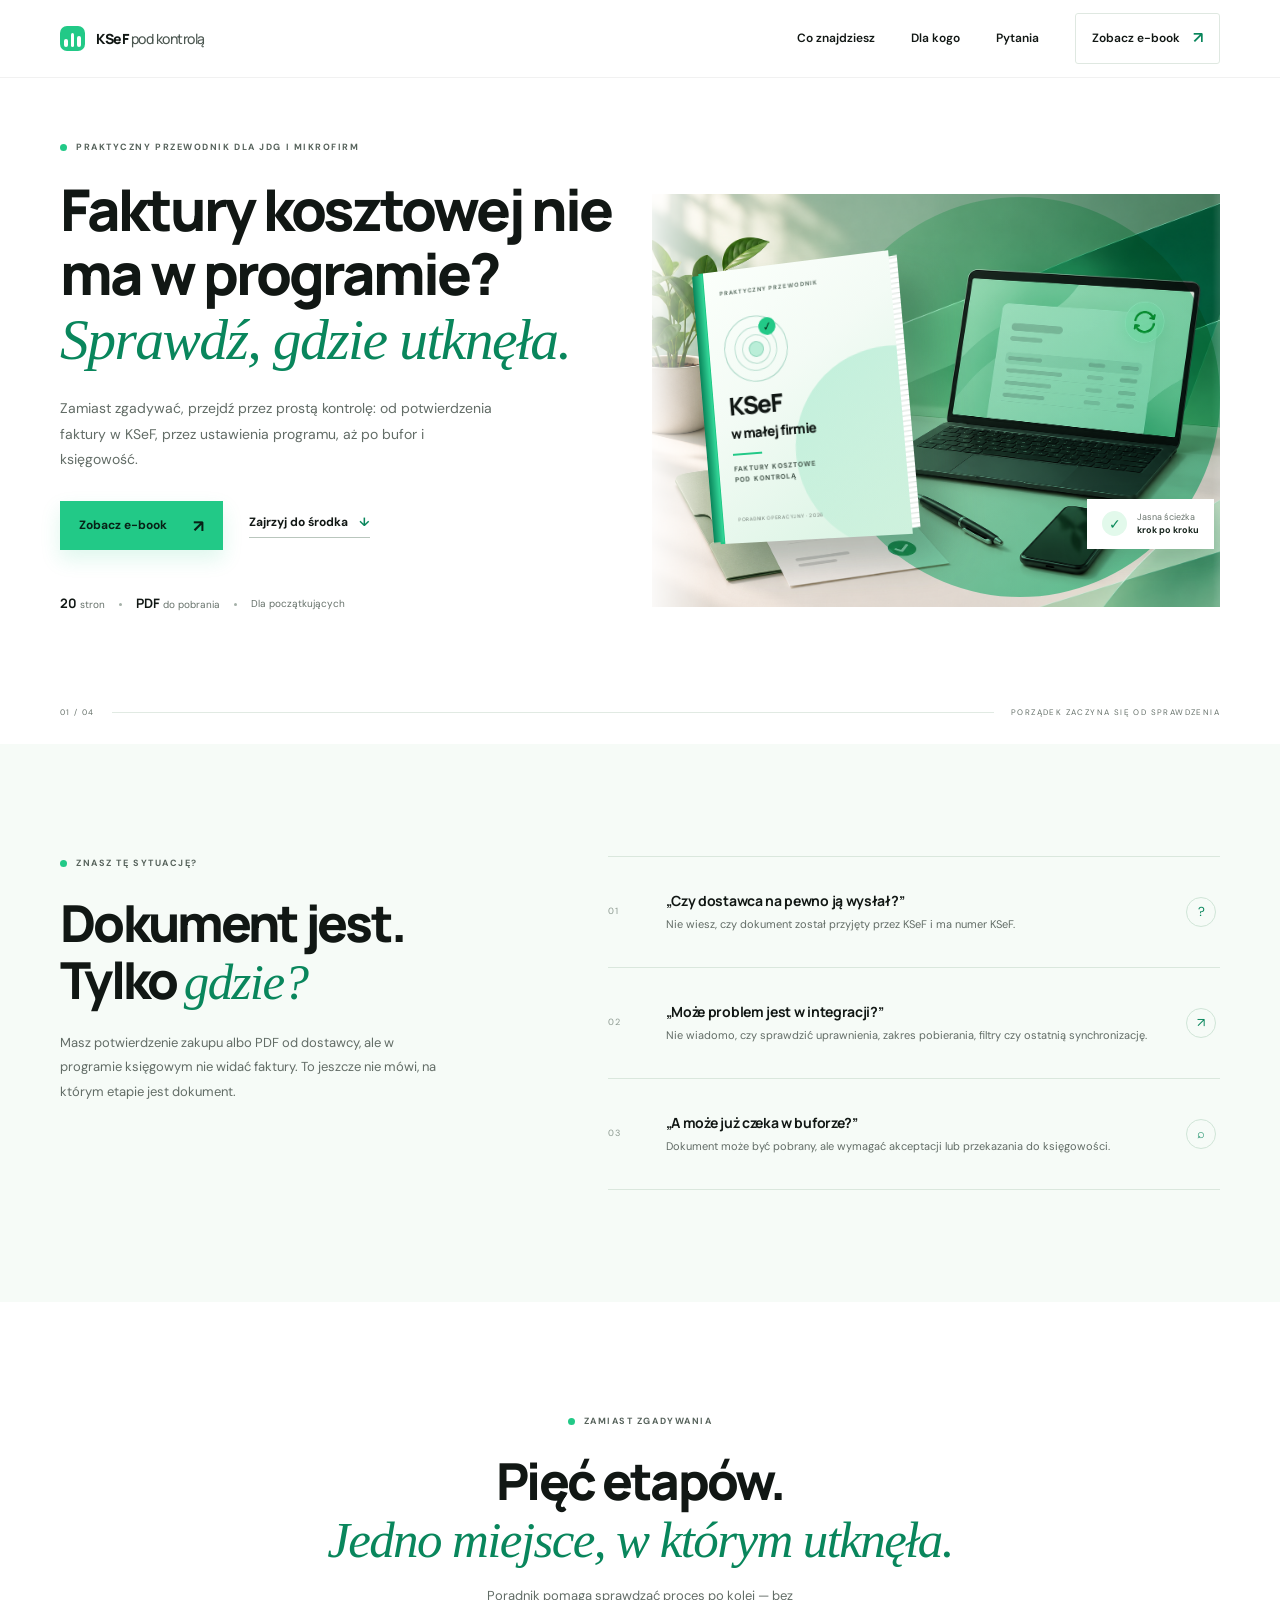
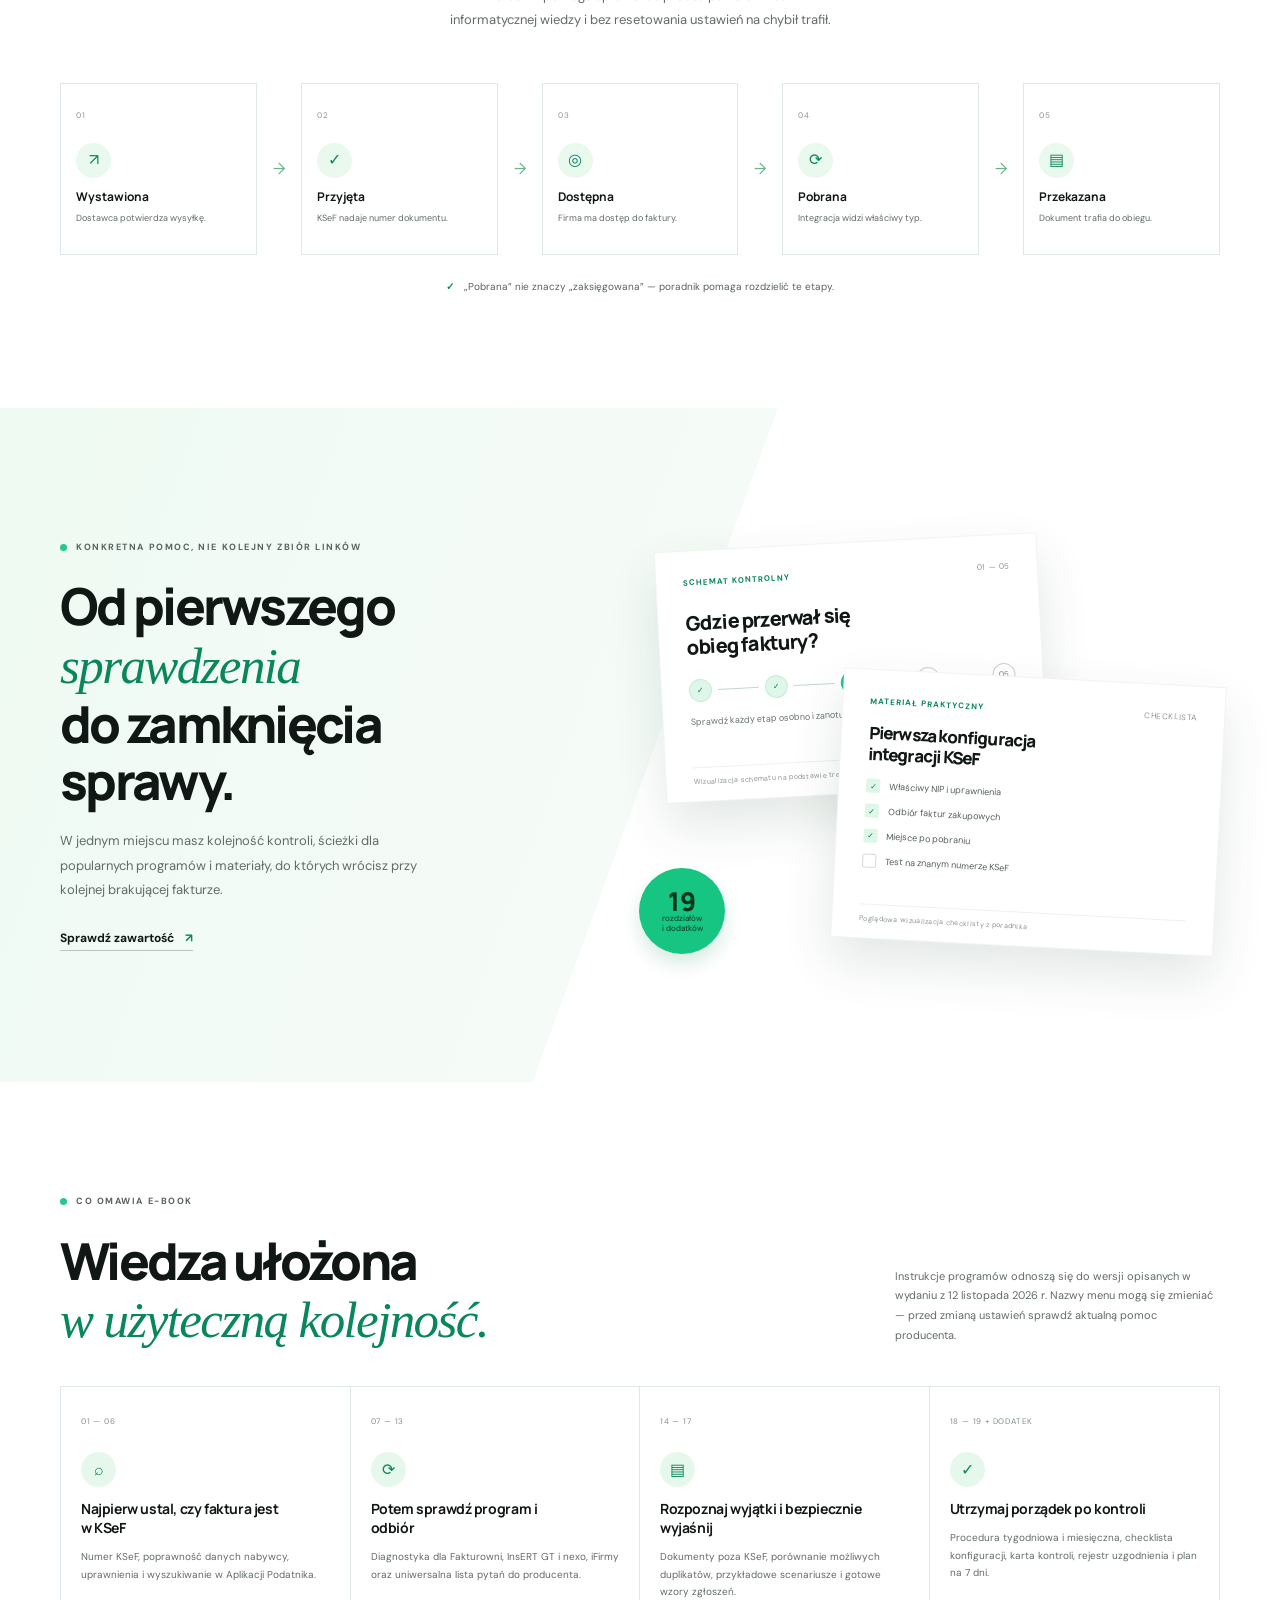
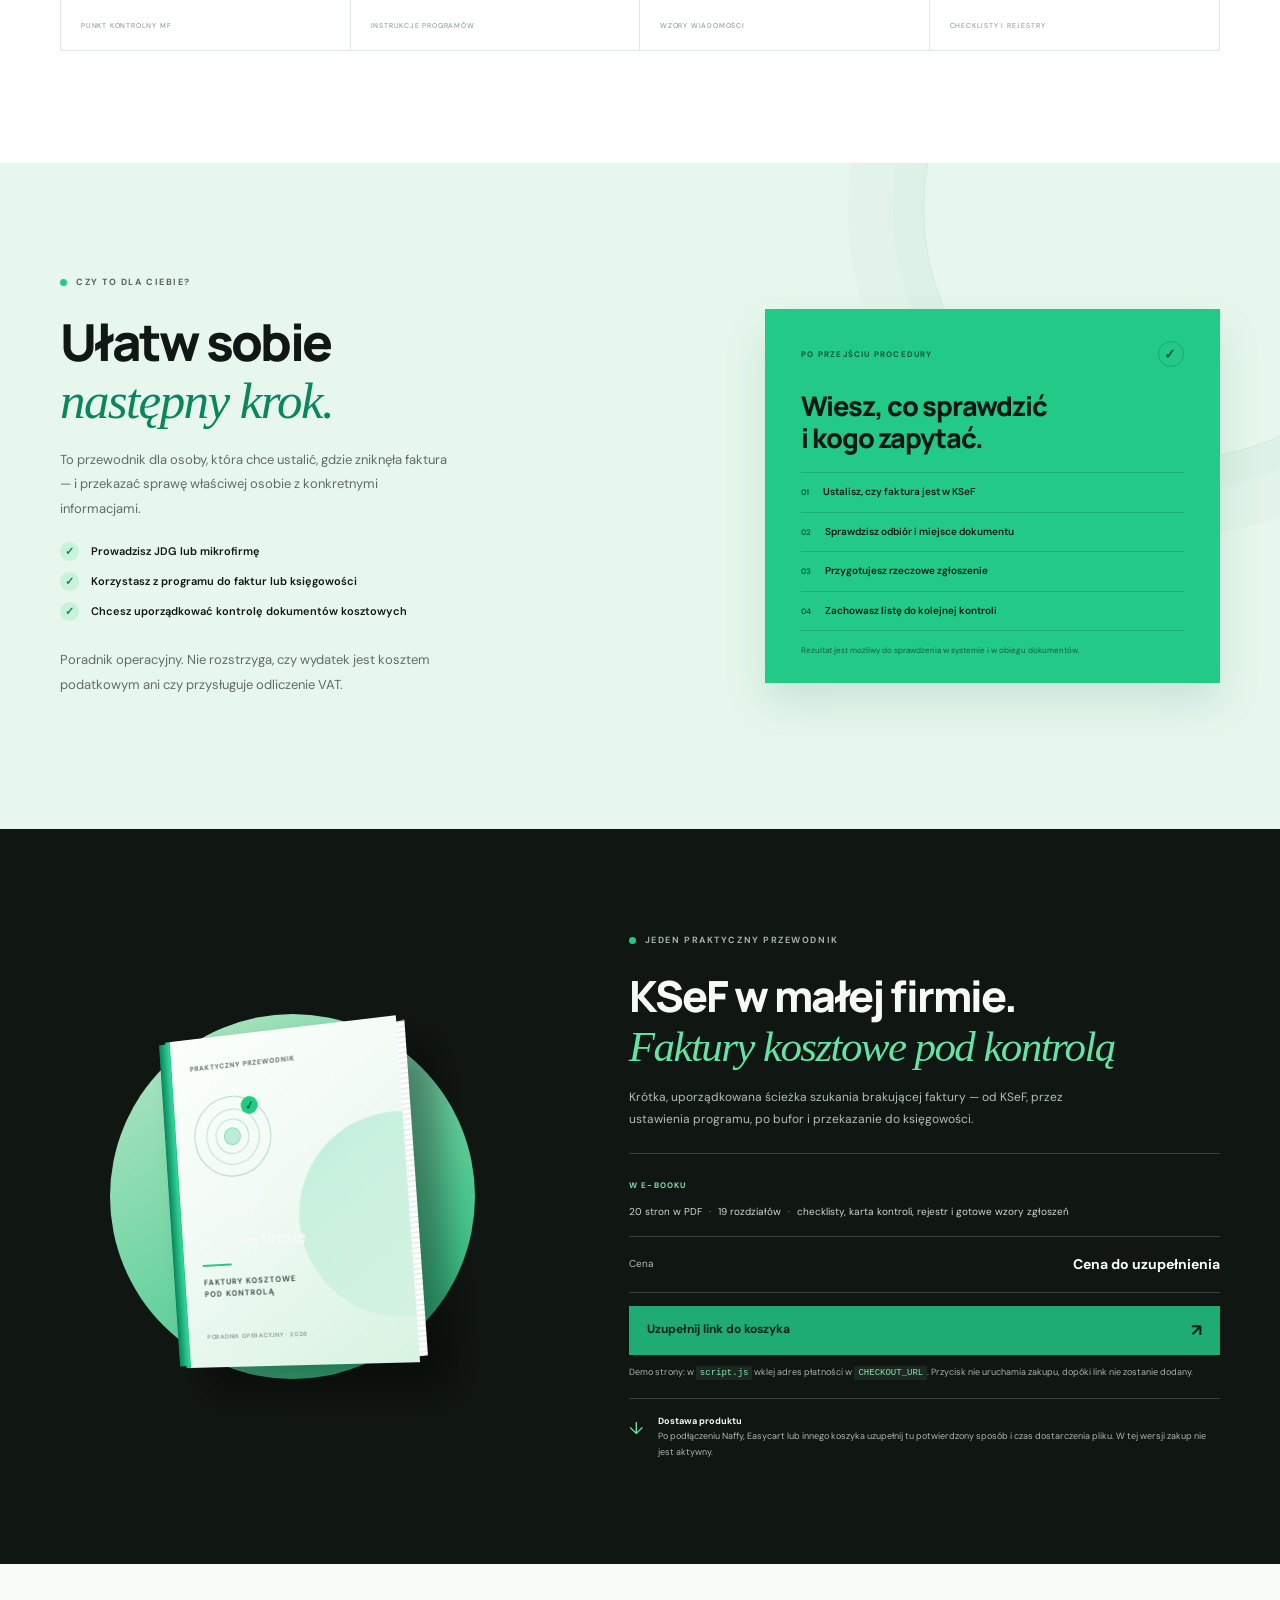
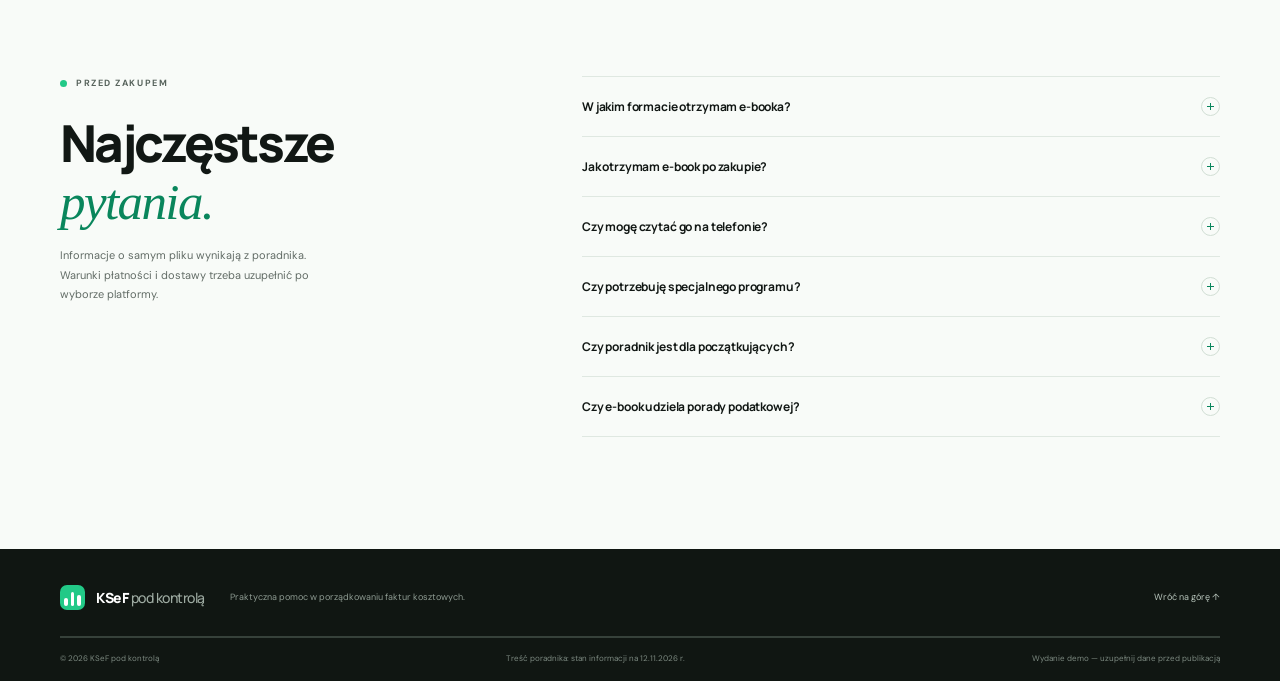
==== index.html @ 5af141bf "Add responsive KSeF landing page and Netlify configuration" ====
<!doctype html>
<html lang="pl">
  <head>
    <meta charset="UTF-8" />
    <meta name="viewport" content="width=device-width, initial-scale=1" />
    <meta name="theme-color" content="#effbf4" />
    <meta name="description" content="Praktyczny przewodnik dla właścicieli JDG i mikrofirm: sprawdź, dlaczego faktura kosztowa nie pojawia się w programie i gdzie jej szukać." />
    <title>KSeF w małej firmie — faktury kosztowe pod kontrolą</title>
    <link rel="preconnect" href="https://fonts.googleapis.com" />
    <link rel="preconnect" href="https://fonts.gstatic.com" crossorigin />
    <link href="https://fonts.googleapis.com/css2?family=DM+Sans:wght@400;500;600;700&family=Manrope:wght@400;500;600;700;800&display=swap" rel="stylesheet" />
    <link rel="stylesheet" href="styles.css" />
    <script defer src="script.js"></script>
  </head>
  <body>
    <a class="skip-link" href="#main">Przejdź do treści</a>
    <header class="site-header">
      <div class="header-inner">
        <a class="brand" href="#top" aria-label="KSeF pod kontrolą — strona główna">
          <span class="brand-mark" aria-hidden="true"><span></span><span></span><span></span></span>
          <span>KSeF <i>pod kontrolą</i></span>
        </a>
        <button class="menu-toggle" aria-label="Otwórz menu" aria-expanded="false" aria-controls="site-nav"><span></span><span></span></button>
        <nav id="site-nav" class="site-nav" aria-label="Nawigacja główna">
          <a href="#w-srodku">Co znajdziesz</a>
          <a href="#dla-kogo">Dla kogo</a>
          <a href="#pytania">Pytania</a>
          <a class="nav-cta" href="#zakup">Zobacz e-book <span aria-hidden="true">↗</span></a>
        </nav>
      </div>
    </header>

    <main id="main">
      <section class="hero section-wrap" id="top">
        <div class="hero-copy reveal">
          <p class="eyebrow"><span class="eyebrow-dot"></span> PRAKTYCZNY PRZEWODNIK DLA JDG I MIKROFIRM</p>
          <h1>Faktury kosztowej nie ma w programie?<br /><em>Sprawdź, gdzie utknęła.</em></h1>
          <p class="hero-lede">Zamiast zgadywać, przejdź przez prostą kontrolę: od potwierdzenia faktury w KSeF, przez ustawienia programu, aż po bufor i księgowość.</p>
          <div class="hero-actions">
            <a class="button button-primary" href="#zakup">Zobacz e-book <span aria-hidden="true">↗</span></a>
            <a class="text-link" href="#w-srodku">Zajrzyj do środka <span aria-hidden="true">↓</span></a>
          </div>
          <div class="hero-facts" aria-label="Informacje o publikacji">
            <span><b>20</b> stron</span><span class="fact-separator"></span><span><b>PDF</b> do pobrania</span><span class="fact-separator"></span><span>Dla początkujących</span>
          </div>
        </div>
        <div class="hero-art reveal" aria-label="Ilustracja stanowiska pracy z laptopem i fakturą">
          <div class="art-orbit"></div>
          <img src="public/images/ksef-desk.png" alt="Laptop z uporządkowaną listą faktur, dokument i telefon na jasnym biurku" width="1536" height="1024" fetchpriority="high" />
          <div class="book-mockup" aria-label="Okładka e-booka KSeF w małej firmie: Faktury kosztowe pod kontrolą">
            <div class="book-spine"></div>
            <div class="book-cover">
              <span class="cover-kicker">PRAKTYCZNY PRZEWODNIK</span>
              <div class="cover-motif" aria-hidden="true"><span></span><span></span><span></span><i>✓</i></div>
              <strong>KSeF<br /><small>w małej firmie</small></strong>
              <span class="cover-rule"></span>
              <span class="cover-subtitle">FAKTURY KOSZTOWE<br />POD KONTROLĄ</span>
              <span class="cover-footer">PORADNIK OPERACYJNY · 2026</span>
            </div>
            <div class="book-pages"></div>
          </div>
          <div class="floating-note"><span class="note-check">✓</span><span>Jasna ścieżka<br /><b>krok po kroku</b></span></div>
        </div>
        <div class="hero-bottomline"><span>01 / 04</span><span class="bottomline-rule"></span><span>PORZĄDEK ZACZYNA SIĘ OD SPRAWDZENIA</span></div>
      </section>

      <section class="problem-section section-pad" id="dla-kogo">
        <div class="section-wrap problem-grid">
          <div class="section-heading reveal">
            <p class="eyebrow"><span class="eyebrow-dot"></span> ZNASZ TĘ SYTUACJĘ?</p>
            <h2>Dokument jest.<br />Tylko <em>gdzie?</em></h2>
            <p>Masz potwierdzenie zakupu albo PDF od dostawcy, ale w programie księgowym nie widać faktury. To jeszcze nie mówi, na którym etapie jest dokument.</p>
          </div>
          <div class="friction-list reveal">
            <article><span class="list-number">01</span><div><h3>„Czy dostawca na pewno ją wysłał?”</h3><p>Nie wiesz, czy dokument został przyjęty przez KSeF i ma numer KSeF.</p></div><span class="list-icon">?</span></article>
            <article><span class="list-number">02</span><div><h3>„Może problem jest w integracji?”</h3><p>Nie wiadomo, czy sprawdzić uprawnienia, zakres pobierania, filtry czy ostatnią synchronizację.</p></div><span class="list-icon">↗</span></article>
            <article><span class="list-number">03</span><div><h3>„A może już czeka w buforze?”</h3><p>Dokument może być pobrany, ale wymagać akceptacji lub przekazania do księgowości.</p></div><span class="list-icon">⌕</span></article>
          </div>
        </div>
      </section>

      <section class="method-section section-pad">
        <div class="section-wrap">
          <div class="center-heading reveal"><p class="eyebrow"><span class="eyebrow-dot"></span> ZAMIAST ZGADYWANIA</p><h2>Pięć etapów.<br /><em>Jedno miejsce, w którym utknęła.</em></h2><p>Poradnik pomaga sprawdzać proces po kolei — bez informatycznej wiedzy i bez resetowania ustawień na chybił trafił.</p></div>
          <div class="steps-flow reveal">
            <div class="step-card"><span>01</span><div class="step-icon">↗</div><h3>Wystawiona</h3><p>Dostawca potwierdza wysyłkę.</p></div><span class="step-arrow">→</span>
            <div class="step-card"><span>02</span><div class="step-icon">✓</div><h3>Przyjęta</h3><p>KSeF nadaje numer dokumentu.</p></div><span class="step-arrow">→</span>
            <div class="step-card"><span>03</span><div class="step-icon">◎</div><h3>Dostępna</h3><p>Firma ma dostęp do faktury.</p></div><span class="step-arrow">→</span>
            <div class="step-card"><span>04</span><div class="step-icon">⟳</div><h3>Pobrana</h3><p>Integracja widzi właściwy typ.</p></div><span class="step-arrow">→</span>
            <div class="step-card"><span>05</span><div class="step-icon">▤</div><h3>Przekazana</h3><p>Dokument trafia do obiegu.</p></div>
          </div>
          <p class="flow-footnote"><span>✓</span> „Pobrana” nie znaczy „zaksięgowana” — poradnik pomaga rozdzielić te etapy.</p>
        </div>
      </section>

      <section class="content-section section-pad" id="w-srodku">
        <div class="section-wrap content-layout">
          <div class="content-intro reveal"><p class="eyebrow"><span class="eyebrow-dot"></span> KONKRETNA POMOC, NIE KOLEJNY ZBIÓR LINKÓW</p><h2>Od pierwszego<br /><em>sprawdzenia</em><br />do zamknięcia sprawy.</h2><p>W jednym miejscu masz kolejność kontroli, ścieżki dla popularnych programów i materiały, do których wrócisz przy kolejnej brakującej fakturze.</p><a class="text-link" href="#zakup">Sprawdź zawartość <span aria-hidden="true">↗</span></a></div>
          <div class="preview-stack reveal" aria-label="Wizualizacje przykładowych zagadnień poradnika">
            <article class="preview-card preview-diagnostic"><div class="preview-top"><span class="mini-label">SCHEMAT KONTROLNY</span><span>01 — 05</span></div><h3>Gdzie przerwał się<br />obieg faktury?</h3><div class="mini-flow"><span class="mini-done">✓</span><i></i><span class="mini-done">✓</span><i></i><span class="mini-current">03</span><i></i><span>04</span><i></i><span>05</span></div><p>Sprawdź każdy etap osobno i zanotuj wynik.</p><div class="preview-caption">Wizualizacja schematu na podstawie treści poradnika</div></article>
            <article class="preview-card preview-checklist"><div class="preview-top"><span class="mini-label">MATERIAŁ PRAKTYCZNY</span><span>CHECKLISTA</span></div><h3>Pierwsza konfiguracja<br />integracji KSeF</h3><ul><li><span>✓</span> Właściwy NIP i uprawnienia</li><li><span>✓</span> Odbiór faktur zakupowych</li><li><span>✓</span> Miejsce po pobraniu</li><li><span class="empty-check"></span> Test na znanym numerze KSeF</li></ul><div class="preview-caption">Poglądowa wizualizacja checklisty z poradnika</div></article>
            <div class="preview-stamp"><span>19</span><small>rozdziałów<br />i dodatków</small></div>
          </div>
        </div>
      </section>

      <section class="chapters-section section-pad">
        <div class="section-wrap">
          <div class="chapters-heading reveal"><div><p class="eyebrow"><span class="eyebrow-dot"></span> CO OMAWIA E-BOOK</p><h2>Wiedza ułożona<br /><em>w użyteczną kolejność.</em></h2></div><p>Instrukcje programów odnoszą się do wersji opisanych w wydaniu z 12 listopada 2026 r. Nazwy menu mogą się zmieniać — przed zmianą ustawień sprawdź aktualną pomoc producenta.</p></div>
          <div class="chapter-grid">
            <article class="chapter-card reveal"><span class="chapter-tag">01 — 06</span><div class="chapter-icon">⌕</div><h3>Najpierw ustal, czy faktura jest w KSeF</h3><p>Numer KSeF, poprawność danych nabywcy, uprawnienia i wyszukiwanie w Aplikacji Podatnika.</p><span class="chapter-meta">PUNKT KONTROLNY MF</span></article>
            <article class="chapter-card reveal"><span class="chapter-tag">07 — 13</span><div class="chapter-icon">⟳</div><h3>Potem sprawdź program i odbiór</h3><p>Diagnostyka dla Fakturowni, InsERT GT i nexo, iFirmy oraz uniwersalna lista pytań do producenta.</p><span class="chapter-meta">INSTRUKCJE PROGRAMÓW</span></article>
            <article class="chapter-card reveal"><span class="chapter-tag">14 — 17</span><div class="chapter-icon">▤</div><h3>Rozpoznaj wyjątki i bezpiecznie wyjaśnij</h3><p>Dokumenty poza KSeF, porównanie możliwych duplikatów, przykładowe scenariusze i gotowe wzory zgłoszeń.</p><span class="chapter-meta">WZORY WIADOMOŚCI</span></article>
            <article class="chapter-card reveal"><span class="chapter-tag">18 — 19 + DODATEK</span><div class="chapter-icon">✓</div><h3>Utrzymaj porządek po kontroli</h3><p>Procedura tygodniowa i miesięczna, checklista konfiguracji, karta kontroli, rejestr uzgodnienia i plan na 7 dni.</p><span class="chapter-meta">CHECKLISTY I REJESTRY</span></article>
          </div>
        </div>
      </section>

      <section class="audience-section section-pad">
        <div class="section-wrap audience-grid">
          <div class="audience-copy reveal"><p class="eyebrow"><span class="eyebrow-dot"></span> CZY TO DLA CIEBIE?</p><h2>Ułatw sobie<br /><em>następny krok.</em></h2><p>To przewodnik dla osoby, która chce ustalić, gdzie zniknęła faktura — i przekazać sprawę właściwej osobie z konkretnymi informacjami.</p><div class="audience-points"><div><span>✓</span> Prowadzisz JDG lub mikrofirmę</div><div><span>✓</span> Korzystasz z programu do faktur lub księgowości</div><div><span>✓</span> Chcesz uporządkować kontrolę dokumentów kosztowych</div></div><p class="not-advice">Poradnik operacyjny. Nie rozstrzyga, czy wydatek jest kosztem podatkowym ani czy przysługuje odliczenie VAT.</p></div>
          <div class="outcome-panel reveal"><div class="outcome-top"><span>PO PRZEJŚCIU PROCEDURY</span><span class="outcome-check">✓</span></div><h3>Wiesz, co sprawdzić<br />i kogo zapytać.</h3><div class="outcome-line"><span>01</span> Ustalisz, czy faktura jest w KSeF</div><div class="outcome-line"><span>02</span> Sprawdzisz odbiór i miejsce dokumentu</div><div class="outcome-line"><span>03</span> Przygotujesz rzeczowe zgłoszenie</div><div class="outcome-line"><span>04</span> Zachowasz listę do kolejnej kontroli</div><div class="outcome-note">Rezultat jest możliwy do sprawdzenia w systemie i w obiegu dokumentów.</div></div>
        </div>
      </section>

      <section class="purchase-section section-pad" id="zakup">
        <div class="section-wrap purchase-wrap reveal">
          <div class="purchase-art"><div class="large-book"><div class="book-spine"></div><div class="book-cover"><span class="cover-kicker">PRAKTYCZNY PRZEWODNIK</span><div class="cover-motif" aria-hidden="true"><span></span><span></span><span></span><i>✓</i></div><strong>KSeF<br /><small>w małej firmie</small></strong><span class="cover-rule"></span><span class="cover-subtitle">FAKTURY KOSZTOWE<br />POD KONTROLĄ</span><span class="cover-footer">PORADNIK OPERACYJNY · 2026</span></div><div class="book-pages"></div></div></div>
          <div class="purchase-copy"><p class="eyebrow"><span class="eyebrow-dot"></span> JEDEN PRAKTYCZNY PRZEWODNIK</p><h2>KSeF w małej firmie.<br /><em>Faktury kosztowe pod kontrolą</em></h2><p class="purchase-lede">Krótka, uporządkowana ścieżka szukania brakującej faktury — od KSeF, przez ustawienia programu, po bufor i przekazanie do księgowości.</p>
            <div class="purchase-includes"><span>W E-BOOKU</span><p>20 stron w PDF <i>·</i> 19 rozdziałów <i>·</i> checklisty, karta kontroli, rejestr i gotowe wzory zgłoszeń</p></div>
            <div class="price-row"><span>Cena</span><strong>Cena do uzupełnienia</strong></div>
            <a class="button button-dark checkout-button" href="#" aria-disabled="true" data-checkout>Uzupełnij link do koszyka <span aria-hidden="true">↗</span></a>
            <p class="checkout-hint" data-checkout-hint>Demo strony: w <code>script.js</code> wklej adres płatności w <code>CHECKOUT_URL</code>. Przycisk nie uruchamia zakupu, dopóki link nie zostanie dodany.</p>
            <div class="delivery-note"><span>↓</span><p><b>Dostawa produktu</b><br />Po podłączeniu Naffy, Easycart lub innego koszyka uzupełnij tu potwierdzony sposób i czas dostarczenia pliku. W tej wersji zakup nie jest aktywny.</p></div>
          </div>
        </div>
      </section>

      <section class="faq-section section-pad" id="pytania">
        <div class="section-wrap faq-layout"><div class="faq-intro reveal"><p class="eyebrow"><span class="eyebrow-dot"></span> PRZED ZAKUPEM</p><h2>Najczęstsze<br /><em>pytania.</em></h2><p>Informacje o samym pliku wynikają z poradnika. Warunki płatności i dostawy trzeba uzupełnić po wyborze platformy.</p></div>
          <div class="faq-list reveal">
            <details><summary>W jakim formacie otrzymam e-booka?<span></span></summary><p>Poradnik jest przygotowany jako plik PDF. Pełny plik nie jest udostępniony publicznie na tej stronie.</p></details>
            <details><summary>Jak otrzymam e-book po zakupie?<span></span></summary><p>Sposób i czas dostarczenia zależą od wybranej platformy płatności. Uzupełnij tę informację po skonfigurowaniu Naffy, Easycart lub innego koszyka.</p></details>
            <details><summary>Czy mogę czytać go na telefonie?<span></span></summary><p>Tak — PDF można otworzyć na telefonie, tablecie i komputerze w przeglądarce lub czytniku PDF.</p></details>
            <details><summary>Czy potrzebuję specjalnego programu?<span></span></summary><p>Nie. Wystarczy aplikacja lub przeglądarka obsługująca pliki PDF.</p></details>
            <details><summary>Czy poradnik jest dla początkujących?<span></span></summary><p>Tak. Został przygotowany dla właścicieli JDG i mikrofirm, a procedurę można wykonać bez wiedzy informatycznej.</p></details>
            <details><summary>Czy e-book udziela porady podatkowej?<span></span></summary><p>Nie. To przewodnik operacyjny po sprawdzaniu faktury i integracji. Kwestie podatkowe należy potwierdzić z księgową lub doradcą podatkowym.</p></details>
          </div>
        </div>
      </section>
    </main>

    <footer class="site-footer">
      <div class="section-wrap footer-main"><a class="brand footer-brand" href="#top"><span class="brand-mark" aria-hidden="true"><span></span><span></span><span></span></span><span>KSeF <i>pod kontrolą</i></span></a><p>Praktyczna pomoc w porządkowaniu faktur kosztowych.</p><a class="footer-top" href="#top">Wróć na górę ↑</a></div>
      <div class="section-wrap footer-bottom"><span>© <span data-year>2026</span> KSeF pod kontrolą</span><span>Treść poradnika: stan informacji na 12.11.2026 r.</span><span>Wydanie demo — uzupełnij dane przed publikacją</span></div>
    </footer>
  </body>
</html>
---- styles.css ----
:root{--ink:#111714;--muted:#626c66;--green:#22c987;--green-dark:#09865c;--mint:#e7f7ed;--mint-2:#f3fbf6;--line:#dfe8e1;--paper:#fff;--serif:Georgia,"Times New Roman",serif;--sans:"DM Sans",Arial,sans-serif;--display:"Manrope","DM Sans",Arial,sans-serif;--wrap:1160px}*{box-sizing:border-box}html{scroll-behavior:smooth;scroll-padding-top:90px}body{margin:0;background:#fff;color:var(--ink);font-family:var(--sans);font-size:15px;line-height:1.65;-webkit-font-smoothing:antialiased}a{color:inherit;text-decoration:none}button{font:inherit}.section-wrap{width:min(var(--wrap),calc(100% - 64px));margin-inline:auto}.section-pad{padding:112px 0}.skip-link{position:absolute;left:-999px;top:8px;background:#fff;padding:10px;z-index:20}.skip-link:focus{left:8px}.site-header{height:78px;background:rgba(255,255,255,.91);backdrop-filter:blur(14px);border-bottom:1px solid rgba(17,23,20,.06);position:sticky;top:0;z-index:10}.header-inner{width:min(var(--wrap),calc(100% - 64px));height:100%;margin:auto;display:flex;align-items:center;justify-content:space-between}.brand{display:inline-flex;align-items:center;gap:11px;font-family:var(--display);font-size:14px;font-weight:800;letter-spacing:-.5px}.brand i{font-style:normal;font-weight:500;color:#4c5751}.brand-mark{width:25px;height:25px;display:flex;align-items:flex-end;gap:3px;padding:4px;background:var(--green);border-radius:7px}.brand-mark span{width:4px;border-radius:2px;background:white}.brand-mark span:nth-child(1){height:8px}.brand-mark span:nth-child(2){height:14px}.brand-mark span:nth-child(3){height:11px}.site-nav{display:flex;align-items:center;gap:36px;font-size:12px;font-weight:600}.site-nav>a:not(.nav-cta){transition:color .2s}.site-nav>a:not(.nav-cta):hover{color:var(--green-dark)}.nav-cta{display:flex;align-items:center;gap:13px;padding:11px 16px;border:1px solid var(--line);border-radius:3px;transition:background .2s,border .2s}.nav-cta:hover{background:var(--mint-2);border-color:#b7dfc6}.nav-cta span{font-size:16px;color:var(--green-dark)}.menu-toggle{display:none}.hero{position:relative;min-height:610px;display:grid;grid-template-columns:1.02fr .98fr;align-items:center;padding-top:54px;padding-bottom:84px}.hero-copy{position:relative;z-index:2;padding:8px 0 45px}.eyebrow{display:flex;align-items:center;gap:9px;margin:0 0 23px;font-size:9px;font-weight:700;letter-spacing:1.55px;color:#57635c}.eyebrow-dot{width:7px;height:7px;border-radius:50%;background:var(--green)}h1,h2,h3,p{margin-top:0}.hero h1{font:800 clamp(38px,4.5vw,59px)/1.11 var(--display);letter-spacing:-3px;max-width:660px;margin:0 0 24px}.hero h1 em,.section-heading h2 em,.center-heading h2 em,.content-intro h2 em,.chapters-heading h2 em,.audience-copy h2 em,.purchase-copy h2 em,.faq-intro h2 em{font-family:var(--serif);font-weight:400;letter-spacing:-1.6px;color:var(--green-dark)}.hero-lede{max-width:435px;color:var(--muted);font-size:14px;line-height:1.85;margin-bottom:28px}.hero-actions{display:flex;align-items:center;gap:26px}.button{height:49px;padding:0 19px;display:inline-flex;align-items:center;justify-content:center;gap:26px;font-size:12px;font-weight:700;transition:transform .2s,background .2s,box-shadow .2s}.button:hover{transform:translateY(-2px)}.button-primary{background:var(--green);color:#072116;box-shadow:0 9px 20px rgba(34,201,135,.15)}.button-primary:hover{background:#35d493;box-shadow:0 12px 25px rgba(34,201,135,.23)}.button span{font-size:17px}.text-link{font-size:12px;font-weight:700;border-bottom:1px solid #b9c6bd;padding-bottom:4px;transition:border .2s,color .2s}.text-link:hover{color:var(--green-dark);border-color:var(--green)}.text-link span{margin-left:8px;color:var(--green-dark)}.hero-facts{display:flex;align-items:center;gap:14px;margin-top:43px;font-size:10px;color:#66716a}.hero-facts b{font-family:var(--display);font-size:13px;color:var(--ink)}.fact-separator{width:3px;height:3px;border-radius:50%;background:#a4b0a8}.hero-art{position:relative;min-height:430px;isolation:isolate}.hero-art>img{position:absolute;inset:3% -10% 1% -2%;width:113%;height:96%;object-fit:cover;mix-blend-mode:multiply;mask-image:linear-gradient(to right,transparent 0%,black 11%,black 89%,transparent 100%);z-index:-1}.art-orbit{position:absolute;width:400px;height:400px;border-radius:50%;background:linear-gradient(140deg,#b8f3cf,#1fc887);right:0;top:16px;z-index:-2;opacity:.72}.book-mockup,.large-book{position:absolute;width:205px;height:278px;left:52px;top:80px;transform:perspective(900px) rotateY(-13deg) rotateZ(-5deg);filter:drop-shadow(24px 26px 17px rgba(12,44,29,.27));z-index:1}.book-cover{position:absolute;inset:0 8px 0 0;background:linear-gradient(145deg,#fbfffb 0%,#f3fbf5 40%,#d8f3e2 100%);border-left:5px solid var(--green);padding:19px 16px;display:flex;flex-direction:column;overflow:hidden}.book-cover:after{content:"";position:absolute;width:200px;height:200px;border-radius:50%;background:linear-gradient(145deg,rgba(31,201,135,.24),rgba(31,201,135,0));right:-90px;top:93px}.book-spine{position:absolute;left:-7px;top:2px;bottom:2px;width:11px;background:linear-gradient(90deg,#09845a,#34d99a);transform:skewY(-3deg);z-index:2}.book-pages{position:absolute;right:0;top:6px;bottom:6px;width:11px;background:repeating-linear-gradient(0deg,#fff,#fff 3px,#d8e2db 4px,#fff 5px);transform:skewY(-5deg);z-index:-1}.cover-kicker{font-size:6px;letter-spacing:1px;font-weight:700;color:#5c6f63}.cover-motif{position:relative;width:67px;height:67px;margin:20px 0 11px;border:1px solid rgba(8,134,92,.3);border-radius:50%;display:grid;place-content:center;transform:rotate(-8deg)}.cover-motif span{position:absolute;width:45px;height:45px;border:1px solid rgba(8,134,92,.24);border-radius:50%;inset:10px}.cover-motif span:nth-child(2){inset:18px;width:30px;height:30px}.cover-motif span:nth-child(3){inset:25px;width:16px;height:16px;background:rgba(34,201,135,.28)}.cover-motif i{position:absolute;right:7px;top:4px;width:18px;height:18px;background:var(--green);border-radius:50%;font-style:normal;font-size:12px;text-align:center;line-height:18px;color:#06361e}.cover-mockup strong,.book-cover strong{position:relative;z-index:1;font:800 25px/.97 var(--display);letter-spacing:-1.5px}.book-cover strong small{font-size:14px;letter-spacing:-.6px}.cover-rule{height:2px;width:31px;background:var(--green);margin:12px 0 9px;z-index:1}.cover-subtitle{font-size:7px;line-height:1.5;letter-spacing:1px;font-weight:700;color:#43544a;z-index:1}.cover-footer{margin-top:auto;font-size:5px;letter-spacing:.7px;color:#66716a}.floating-note{position:absolute;right:6px;bottom:62px;display:flex;align-items:center;gap:10px;background:white;padding:12px 15px;box-shadow:0 9px 26px rgba(13,54,32,.13);font-size:9px;line-height:1.45;color:#69746d;z-index:2}.floating-note b{color:#17251d}.note-check{width:25px;height:25px;display:grid;place-items:center;background:#e2f9eb;color:#078858;border-radius:50%;font-size:14px}.hero-bottomline{position:absolute;bottom:25px;left:0;right:0;display:flex;align-items:center;gap:17px;font-size:8px;letter-spacing:1.4px;color:#67726b}.bottomline-rule{height:1px;flex:1;background:#e1eae3}.problem-section{background:#f6fbf7}.problem-grid{display:grid;grid-template-columns:.8fr 1.2fr;gap:12%}.section-heading h2,.center-heading h2,.content-intro h2,.chapters-heading h2,.audience-copy h2,.faq-intro h2{font:800 clamp(37px,4.3vw,51px)/1.12 var(--display);letter-spacing:-2.7px;margin:0 0 20px}.section-heading>p:last-child,.center-heading>p:last-child,.content-intro>p:not(.eyebrow),.audience-copy>p:not(.eyebrow){max-width:390px;color:var(--muted);font-size:13px;line-height:1.9}.friction-list{border-top:1px solid #dae7dd}.friction-list article{min-height:111px;display:grid;grid-template-columns:42px 1fr 34px;align-items:center;gap:16px;border-bottom:1px solid #dae7dd}.list-number{font-size:9px;letter-spacing:1px;color:#8d9a91}.friction-list h3{font:700 14px var(--display);margin:0 0 5px;letter-spacing:-.3px}.friction-list p{font-size:11px;color:var(--muted);margin:0}.list-icon{width:30px;height:30px;border:1px solid #d0e5d7;display:grid;place-items:center;border-radius:50%;font-size:13px;color:var(--green-dark)}.center-heading{max-width:660px;text-align:center;margin:0 auto 50px}.center-heading .eyebrow{justify-content:center}.center-heading h2{margin-bottom:15px}.center-heading>p:last-child{margin:0 auto}.steps-flow{display:grid;grid-template-columns:1fr 24px 1fr 24px 1fr 24px 1fr 24px 1fr;align-items:center;gap:10px}.step-card{min-height:172px;padding:17px 15px 13px;border:1px solid var(--line);position:relative;background:#fff;transition:transform .25s,box-shadow .25s,border .25s}.step-card:hover{transform:translateY(-4px);box-shadow:0 14px 25px rgba(8,74,42,.07);border-color:#b8e6ca}.step-card>span{font-size:8px;color:#8a968e;letter-spacing:1px}.step-icon{width:35px;height:35px;background:#e9f9ee;color:var(--green-dark);display:grid;place-items:center;border-radius:50%;font-size:16px;margin:17px 0 10px}.step-card h3{font:700 12px var(--display);margin-bottom:6px}.step-card p{font-size:9px;line-height:1.6;color:var(--muted);margin:0}.step-arrow{font-size:16px;color:#68b58d;text-align:center}.flow-footnote{margin:24px 0 0;text-align:center;font-size:10px;color:#56645b}.flow-footnote span{color:var(--green-dark);font-weight:700;margin-right:7px}.content-section{background:linear-gradient(110deg,#effaf3 0%,#f5fbf7 51%,#fff 51%)}.content-layout{display:grid;grid-template-columns:.88fr 1.12fr;gap:12%;align-items:center}.content-intro h2{margin-bottom:20px}.content-intro>p:not(.eyebrow){margin-bottom:22px}.preview-stack{height:450px;position:relative;padding:15px 0}.preview-card{position:absolute;background:#fff;box-shadow:0 23px 50px rgba(22,67,40,.12);padding:25px 27px;border:1px solid rgba(15,73,42,.06)}.preview-diagnostic{width:67%;height:252px;left:2%;top:5%;transform:rotate(-3deg)}.preview-checklist{width:67%;height:270px;right:0;bottom:5%;transform:rotate(3deg);z-index:2}.preview-top{display:flex;justify-content:space-between;font-size:8px;color:#8b968e;letter-spacing:.6px}.mini-label{font-size:8px;font-weight:700;letter-spacing:1px;color:var(--green-dark)}.preview-card h3{font:800 20px/1.2 var(--display);letter-spacing:-.8px;margin:22px 0 20px}.mini-flow{display:flex;align-items:center;gap:6px}.mini-flow span{width:23px;height:23px;display:grid;place-items:center;border-radius:50%;font-size:8px;border:1px solid #c9d6ce;color:#78847c}.mini-flow .mini-done{background:#def7e8;border-color:#c5edd4;color:#058457}.mini-flow .mini-current{background:#19c985;border-color:#19c985;color:#04371e}.mini-flow i{height:1px;background:#bedbc8;flex:1}.preview-card>p{font-size:9px;color:#69756d;margin-top:13px}.preview-caption{position:absolute;left:27px;right:27px;bottom:13px;border-top:1px solid #edf1ee;padding-top:8px;font-size:7px;color:#89948d;letter-spacing:.3px}.preview-checklist h3{font-size:17px;margin:15px 0 10px}.preview-checklist ul{list-style:none;margin:0;padding:0}.preview-checklist li{display:flex;align-items:center;gap:9px;font-size:9px;color:#536058;padding:5px 0}.preview-checklist li>span{width:14px;height:14px;display:grid;place-items:center;background:#def7e8;color:#078858;font-size:8px;border-radius:2px}.preview-checklist li .empty-check{border:1px solid #d1ddd4;background:white}.preview-stamp{position:absolute;left:-9px;bottom:16px;width:86px;height:86px;border-radius:50%;background:#16c582;color:#06361f;display:grid;place-content:center;text-align:center;z-index:3;box-shadow:0 10px 18px rgba(18,141,90,.17)}.preview-stamp span{font:800 26px var(--display);line-height:1}.preview-stamp small{font-size:8px;line-height:1.2}.chapters-heading{display:flex;justify-content:space-between;align-items:flex-end;gap:35px;margin-bottom:37px}.chapters-heading h2{margin:0}.chapters-heading>p{width:325px;margin:0 0 3px;color:var(--muted);font-size:11px;line-height:1.8}.chapter-grid{display:grid;grid-template-columns:repeat(4,1fr);border:1px solid var(--line)}.chapter-card{min-height:263px;padding:20px 20px 19px;border-right:1px solid var(--line);position:relative;transition:background .25s}.chapter-card:last-child{border:0}.chapter-card:hover{background:#f7fcf8}.chapter-tag,.chapter-meta{font-size:8px;letter-spacing:.8px;color:#829087}.chapter-icon{width:35px;height:35px;margin:21px 0 13px;border-radius:50%;display:grid;place-items:center;background:#e6f8ec;color:var(--green-dark);font-size:16px}.chapter-card h3{font:700 14px/1.35 var(--display);letter-spacing:-.4px;margin:0 0 10px;max-width:205px}.chapter-card p{font-size:10px;color:var(--muted);line-height:1.75;margin:0}.chapter-meta{position:absolute;bottom:18px;left:20px;font-size:7px}.audience-section{background:var(--mint);position:relative;overflow:hidden}.audience-section:after{content:"";position:absolute;width:500px;height:500px;border:1px solid rgba(7,134,92,.11);border-radius:50%;right:-145px;top:-205px;box-shadow:0 0 0 30px rgba(7,134,92,.025),0 0 0 75px rgba(7,134,92,.025)}.audience-grid{position:relative;z-index:1;display:grid;grid-template-columns:1fr .82fr;gap:13%;align-items:center}.audience-copy h2{margin-bottom:18px}.audience-copy>p:not(.eyebrow){margin-bottom:20px}.audience-points{display:grid;gap:11px;font-size:11px;font-weight:600}.audience-points span{display:inline-grid;place-items:center;width:19px;height:19px;border-radius:50%;background:#c8f2d9;color:#078858;margin-right:9px;font-size:11px}.audience-copy .not-advice{font-size:9px;color:#69766e;max-width:390px;margin-top:27px}.outcome-panel{background:var(--green);padding:32px 36px 25px;box-shadow:0 20px 40px rgba(8,122,73,.14);position:relative}.outcome-top{display:flex;justify-content:space-between;align-items:center;font-size:8px;letter-spacing:1.2px;font-weight:700;color:#0b593a}.outcome-check{display:grid;place-items:center;width:26px;height:26px;border:1px solid rgba(7,75,46,.24);border-radius:50%;font-size:14px}.outcome-panel h3{font:800 27px/1.17 var(--display);letter-spacing:-1px;margin:23px 0 19px}.outcome-line{display:flex;align-items:center;gap:14px;border-top:1px solid rgba(4,66,39,.2);padding:11px 0;font-size:10px;font-weight:600}.outcome-line span{font-size:8px;color:#075b3a}.outcome-note{padding-top:13px;border-top:1px solid rgba(4,66,39,.2);font-size:8px;color:#155e3f}.purchase-section{padding:104px 0;background:#101612;color:#f5faf6;overflow:hidden}.purchase-wrap{display:grid;grid-template-columns:.88fr 1.12fr;gap:9%;align-items:center}.purchase-art{min-height:410px;position:relative;display:grid;place-items:center}.purchase-art:before{content:"";position:absolute;width:365px;height:365px;border-radius:50%;background:linear-gradient(145deg,#c3f2d1,#20c982);opacity:.95}.large-book{position:relative;top:auto;left:auto;width:248px;height:337px;transform:perspective(900px) rotateY(-14deg) rotateZ(-4deg);filter:drop-shadow(27px 28px 17px rgba(0,0,0,.4))}.large-book .book-cover{padding:25px 20px}.large-book .cover-kicker{font-size:7px}.large-book .cover-motif{width:82px;height:82px;margin:25px 0 16px}.large-book .cover-motif span{width:57px;height:57px;inset:12px}.large-book .cover-motif span:nth-child(2){inset:22px;width:36px;height:36px}.large-book .cover-motif span:nth-child(3){inset:31px;width:18px;height:18px}.large-book .book-cover strong{font-size:30px}.large-book .book-cover strong small{font-size:17px}.large-book .cover-rule{margin:14px 0 10px}.large-book .cover-subtitle{font-size:8px}.large-book .cover-footer{font-size:6px}.purchase-copy .eyebrow{color:#a2b1a7}.purchase-copy h2{font:800 clamp(30px,3.5vw,43px)/1.14 var(--display);letter-spacing:-2px;margin:0 0 16px}.purchase-copy h2 em{color:#64e3a6}.purchase-lede{font-size:12px;line-height:1.8;color:#b2beb6;max-width:480px}.purchase-includes{margin:23px 0 15px;padding-top:17px;border-top:1px solid #37433b}.purchase-includes>span{font-size:8px;letter-spacing:1.2px;color:#83dca9;font-weight:700}.purchase-includes p{font-size:10px;color:#d0d9d3;margin:8px 0}.purchase-includes i{color:#27d48a;font-style:normal;padding:0 4px}.price-row{display:flex;align-items:center;justify-content:space-between;padding:16px 0;margin-bottom:13px;border-top:1px solid #37433b;border-bottom:1px solid #37433b;font-size:10px;color:#b2beb6}.price-row strong{font-size:14px;color:#fff}.button-dark{background:var(--green);color:#092214;width:100%;justify-content:space-between;padding:0 18px}.button-dark[aria-disabled=true]{cursor:not-allowed;opacity:.84}.checkout-hint{font-size:9px;color:#a7b4ab;line-height:1.7;margin:10px 0 17px}.checkout-hint code{font-size:9px;color:#87e3ad;background:#1e2822;padding:2px 4px}.delivery-note{border-top:1px solid #37433b;padding-top:15px;display:flex;gap:14px}.delivery-note>span{font-size:17px;color:#72dfa0}.delivery-note p{font-size:9px;line-height:1.7;color:#abb8af;margin:0}.delivery-note b{color:#f5faf6}.faq-section{background:#f8fbf8}.faq-layout{display:grid;grid-template-columns:.75fr 1.25fr;gap:12%}.faq-intro h2{margin-bottom:15px}.faq-intro>p:not(.eyebrow){font-size:11px;color:var(--muted);max-width:285px;line-height:1.8}.faq-list{border-top:1px solid var(--line)}details{border-bottom:1px solid var(--line)}summary{cursor:pointer;list-style:none;min-height:59px;display:flex;align-items:center;justify-content:space-between;gap:18px;font:700 12px var(--display);letter-spacing:-.15px}summary::-webkit-details-marker{display:none}summary>span{width:19px;height:19px;border:1px solid #d2dfd5;border-radius:50%;position:relative;flex:none}summary>span:before,summary>span:after{content:"";position:absolute;left:5px;right:5px;top:8px;height:1px;background:var(--green-dark);transition:transform .2s}summary>span:after{transform:rotate(90deg)}details[open] summary>span:after{transform:rotate(0)}details p{font-size:10px;color:var(--muted);line-height:1.8;max-width:590px;margin:0;padding:0 30px 19px 0}.site-footer{background:#101612;color:#dce4de;padding:36px 0 17px}.footer-main{display:flex;align-items:center;gap:25px;padding-bottom:26px;border-bottom:1px solid #36413a}.footer-brand{color:white}.footer-brand i{color:#9eaba2}.footer-main>p{font-size:9px;color:#8e9b92;margin:0}.footer-top{margin-left:auto;font-size:9px;color:#b7c4bb}.footer-legal{display:grid;grid-template-columns:1fr 1fr 1.5fr;gap:25px;padding:24px 0 22px}.footer-legal span{font-size:8px;letter-spacing:1px;color:#80dba5}.footer-legal p{font-size:9px;line-height:1.8;color:#a8b4ab;margin:7px 0 0}.footer-legal a:hover{color:#80dba5}.footer-bottom{border-top:1px solid #36413a;padding-top:14px;display:flex;justify-content:space-between;gap:15px;font-size:8px;color:#7c8980}.reveal{opacity:0;transform:translateY(16px);transition:opacity .6s ease,transform .6s ease}.reveal.is-visible{opacity:1;transform:translateY(0)}@media(max-width:900px){.section-wrap,.header-inner{width:min(var(--wrap),calc(100% - 44px))}.hero{grid-template-columns:1fr 1fr;min-height:560px}.hero h1{font-size:clamp(36px,5vw,48px)}.hero-art{min-height:365px}.art-orbit{width:320px;height:320px}.book-mockup{width:172px;height:234px;left:31px;top:65px}.cover-motif{width:55px;height:55px;margin:16px 0 9px}.cover-motif span{width:37px;height:37px;inset:8px}.cover-motif span:nth-child(2){inset:15px;width:26px;height:26px}.cover-motif span:nth-child(3){inset:21px;width:14px;height:14px}.book-cover{padding:15px 13px}.book-cover strong{font-size:21px}.book-cover strong small{font-size:12px}.floating-note{right:0;bottom:42px}.problem-grid,.content-layout,.audience-grid,.faq-layout{gap:7%}.steps-flow{gap:5px}.step-card{padding:14px 10px;min-height:162px}.step-card p{font-size:8px}.chapter-card{padding-inline:15px}.chapter-meta{left:15px}.purchase-wrap{gap:5%}.large-book{width:216px;height:294px}.purchase-art:before{width:310px;height:310px}.purchase-copy h2{font-size:35px}}@media(max-width:680px){html{scroll-padding-top:72px}.section-wrap,.header-inner{width:calc(100% - 40px)}.section-pad{padding:77px 0}.site-header{height:66px}.brand{font-size:13px}.menu-toggle{display:flex;width:40px;height:40px;border:1px solid var(--line);background:#fff;border-radius:3px;flex-direction:column;align-items:center;justify-content:center;gap:5px;cursor:pointer}.menu-toggle span{width:16px;height:1.5px;background:#16231b;transition:transform .2s}.menu-toggle[aria-expanded=true] span:first-child{transform:translateY(3.25px) rotate(45deg)}.menu-toggle[aria-expanded=true] span:last-child{transform:translateY(-3.25px) rotate(-45deg)}.site-nav{display:none;position:absolute;top:65px;left:0;right:0;padding:17px 20px 22px;background:#fff;border-bottom:1px solid var(--line);box-shadow:0 16px 20px rgba(14,50,29,.08);align-items:stretch;gap:0}.site-nav.is-open{display:flex;flex-direction:column}.site-nav>a:not(.nav-cta){padding:12px 0;border-bottom:1px solid #eef2ef}.nav-cta{justify-content:space-between;margin-top:13px}.hero{grid-template-columns:1fr;padding-top:47px;padding-bottom:73px;min-height:auto}.hero-copy{padding:0}.eyebrow{font-size:8px;letter-spacing:1.15px;margin-bottom:17px}.hero h1{font-size:clamp(37px,10vw,49px);letter-spacing:-2.2px;margin-bottom:18px}.hero h1 br{display:none}.hero h1 em{display:block}.hero-lede{font-size:13px;max-width:490px}.hero-actions{gap:19px}.button{height:47px}.hero-facts{margin-top:26px;gap:10px;font-size:9px}.hero-facts b{font-size:12px}.hero-art{min-height:340px;margin:23px -8px 0}.hero-art>img{inset:1% -9% 2% -9%;width:118%;height:100%}.art-orbit{right:6%;top:16px;width:min(78vw,320px);height:min(78vw,320px)}.book-mockup{width:160px;height:218px;left:6%;top:47px}.book-cover{padding:14px 13px}.cover-kicker{font-size:5px}.cover-motif{width:53px;height:53px;margin:14px 0 8px}.book-cover strong{font-size:20px}.book-cover strong small{font-size:11px}.cover-subtitle{font-size:6px}.floating-note{right:1%;bottom:29px;padding:9px 11px}.hero-bottomline{bottom:21px;font-size:7px;gap:11px}.problem-grid,.content-layout,.audience-grid,.faq-layout{grid-template-columns:1fr;gap:35px}.section-heading h2,.center-heading h2,.content-intro h2,.chapters-heading h2,.audience-copy h2,.faq-intro h2{font-size:39px;letter-spacing:-2px}.section-heading>p:last-child,.content-intro>p:not(.eyebrow),.audience-copy>p:not(.eyebrow){font-size:12px}.friction-list article{min-height:104px;grid-template-columns:30px 1fr 28px;gap:11px}.friction-list h3{font-size:12px}.friction-list p{font-size:10px;line-height:1.6}.list-number{font-size:8px}.list-icon{width:27px;height:27px}.center-heading{margin-bottom:31px;text-align:left}.center-heading .eyebrow{justify-content:flex-start}.steps-flow{grid-template-columns:1fr 21px 1fr;gap:10px 7px}.step-card{min-height:137px;padding:12px}.step-card:nth-of-type(5){grid-column:1}.step-card:nth-of-type(7){grid-column:1}.step-arrow{font-size:14px}.step-card h3{font-size:11px}.step-card p{font-size:8px}.flow-footnote{text-align:left;font-size:9px;line-height:1.6}.content-section{background:linear-gradient(180deg,#effaf3 0%,#f5fbf7 40%,#fff 40%)}.content-layout{gap:28px}.preview-stack{height:407px;margin:0 -4px}.preview-diagnostic{width:76%;height:227px;padding:20px;left:0}.preview-card h3{font-size:18px;margin:18px 0}.preview-checklist{width:76%;height:248px;padding:20px;right:0}.preview-checklist h3{font-size:16px;margin:14px 0 8px}.preview-checklist li{font-size:8px;padding:4px 0}.preview-caption{left:20px;right:20px;font-size:6px}.preview-stamp{width:72px;height:72px}.chapters-heading{display:block;margin-bottom:27px}.chapters-heading>p{width:auto;margin-top:17px;font-size:10px}.chapter-grid{grid-template-columns:1fr 1fr}.chapter-card{min-height:244px;padding:15px 13px 35px;border-bottom:1px solid var(--line)}.chapter-card:nth-child(2){border-right:0}.chapter-card:nth-child(3),.chapter-card:nth-child(4){border-bottom:0}.chapter-card:nth-child(3){border-right:1px solid var(--line)}.chapter-tag{font-size:7px}.chapter-icon{width:31px;height:31px;margin:16px 0 10px}.chapter-card h3{font-size:12px}.chapter-card p{font-size:9px}.chapter-meta{left:13px;bottom:13px;font-size:6px}.audience-grid{gap:30px}.audience-copy .not-advice{font-size:8px;margin-top:21px}.outcome-panel{padding:24px 23px 20px}.outcome-panel h3{font-size:25px}.outcome-line{font-size:9px;padding:10px 0}.purchase-section{padding:68px 0}.purchase-wrap{grid-template-columns:1fr;gap:24px}.purchase-art{min-height:320px;grid-row:2}.purchase-art:before{width:280px;height:280px}.large-book{width:205px;height:279px}.large-book .book-cover{padding:21px 17px}.large-book .cover-motif{width:68px;height:68px;margin:18px 0 13px}.large-book .cover-motif span{width:46px;height:46px;inset:10px}.large-book .cover-motif span:nth-child(2){inset:17px;width:32px;height:32px}.large-book .cover-motif span:nth-child(3){inset:24px;width:16px;height:16px}.large-book .book-cover strong{font-size:25px}.large-book .book-cover strong small{font-size:14px}.purchase-copy h2{font-size:32px;letter-spacing:-1.6px}.purchase-lede{font-size:11px}.purchase-includes p{font-size:9px;line-height:1.8}.price-row strong{font-size:13px}.faq-layout{gap:24px}.faq-intro>p:not(.eyebrow){font-size:10px}.faq-list summary{font-size:11px;min-height:56px}.faq-list details p{font-size:9px}.footer-main{flex-wrap:wrap;gap:11px 18px}.footer-main>p{width:100%;order:3}.footer-top{font-size:8px}.footer-legal{grid-template-columns:1fr 1fr;gap:18px}.footer-legal>div:last-child{grid-column:1/-1}.footer-bottom{display:grid;grid-template-columns:1fr 1fr;font-size:7px}.footer-bottom span:last-child{grid-column:1/-1}}@media(max-width:370px){.section-wrap,.header-inner{width:calc(100% - 32px)}.hero h1{font-size:35px}.hero-actions{gap:13px}.hero-actions .button{gap:12px;padding:0 13px}.hero-actions .text-link{font-size:10px}.hero-facts{gap:7px;font-size:8px}.book-mockup{width:145px;height:198px;top:58px}.cover-motif{width:45px;height:45px;margin:12px 0 6px}.book-cover strong{font-size:18px}.book-cover strong small{font-size:10px}.chapter-card p{font-size:8px}}@media(prefers-reduced-motion:reduce){html{scroll-behavior:auto}*,*:before,*:after{animation-duration:.01ms!important;animation-iteration-count:1!important;transition-duration:.01ms!important;scroll-behavior:auto!important}.reveal{opacity:1;transform:none}}
@media(max-width:680px){.steps-flow{grid-template-columns:1fr 1fr;gap:10px}.step-card:nth-of-type(5),.step-card:nth-of-type(7){grid-column:auto}.step-arrow{display:none}}
.hero-art{overflow:hidden}
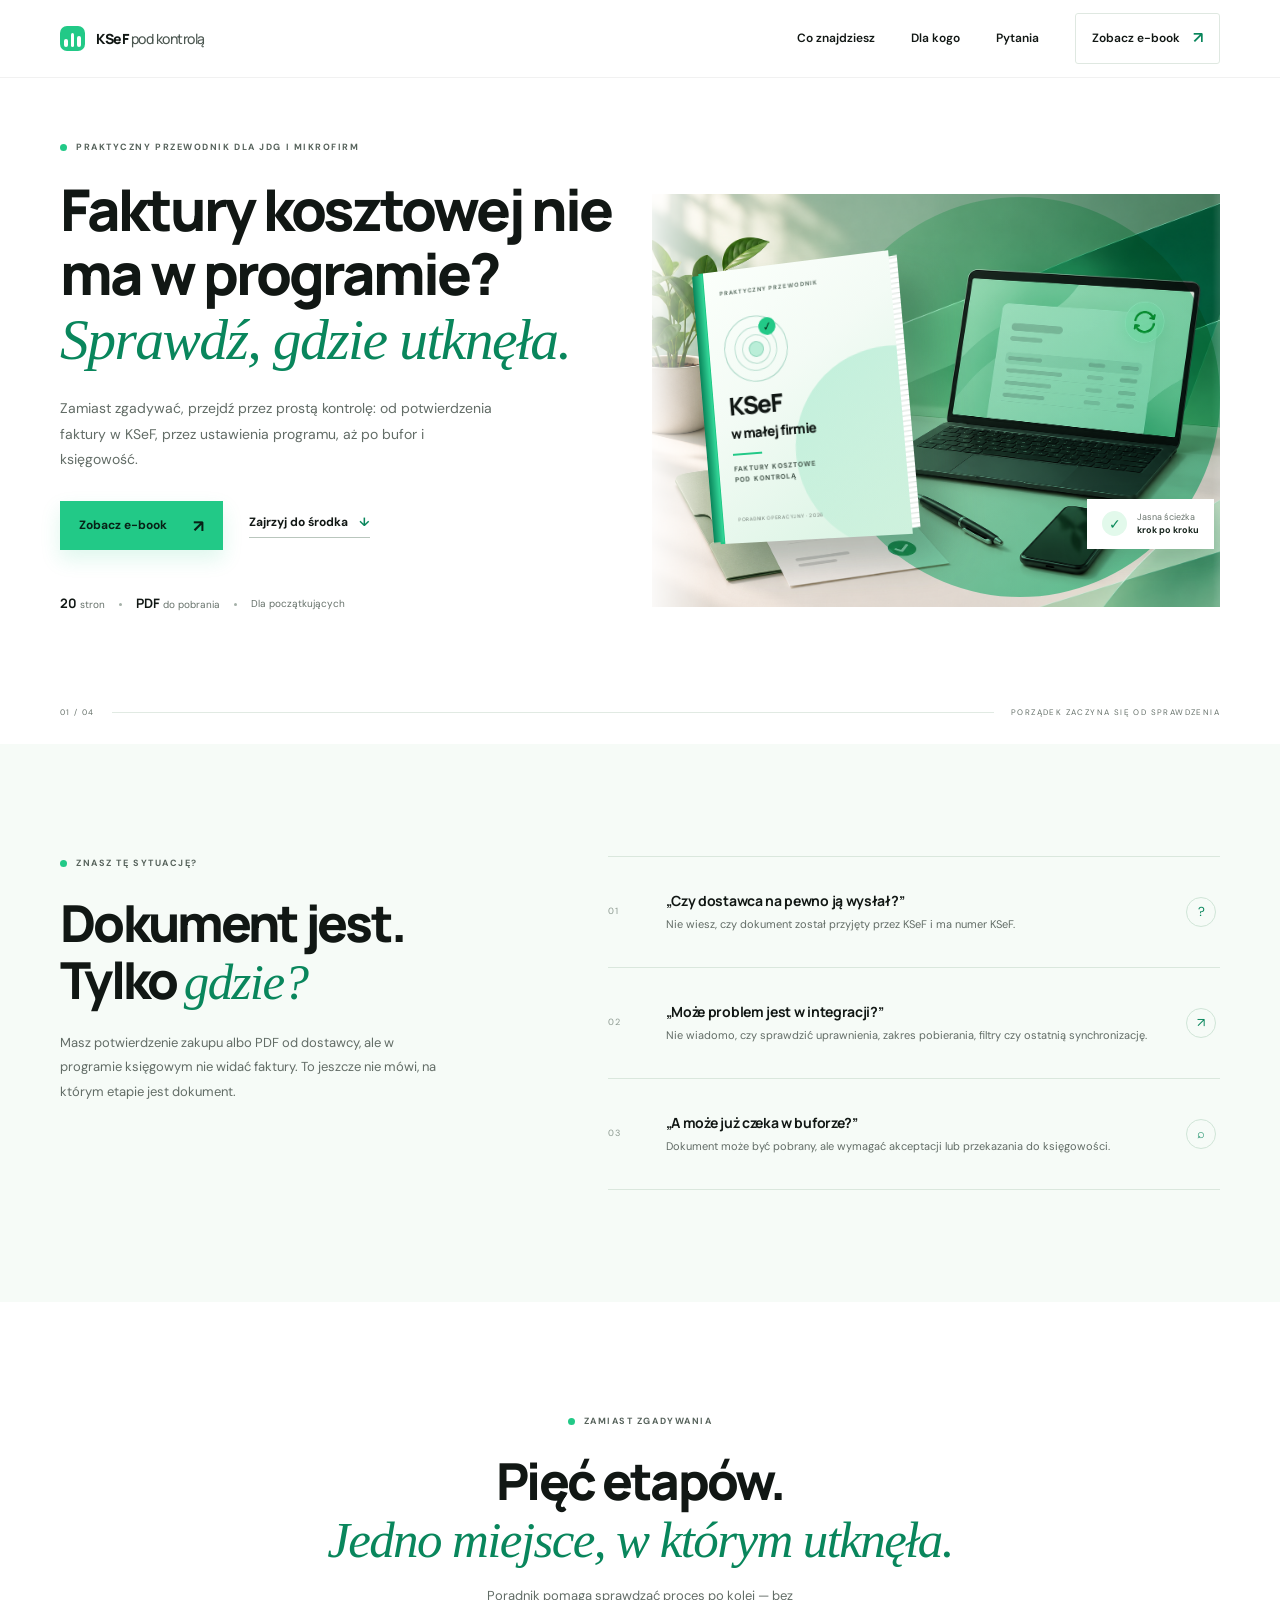
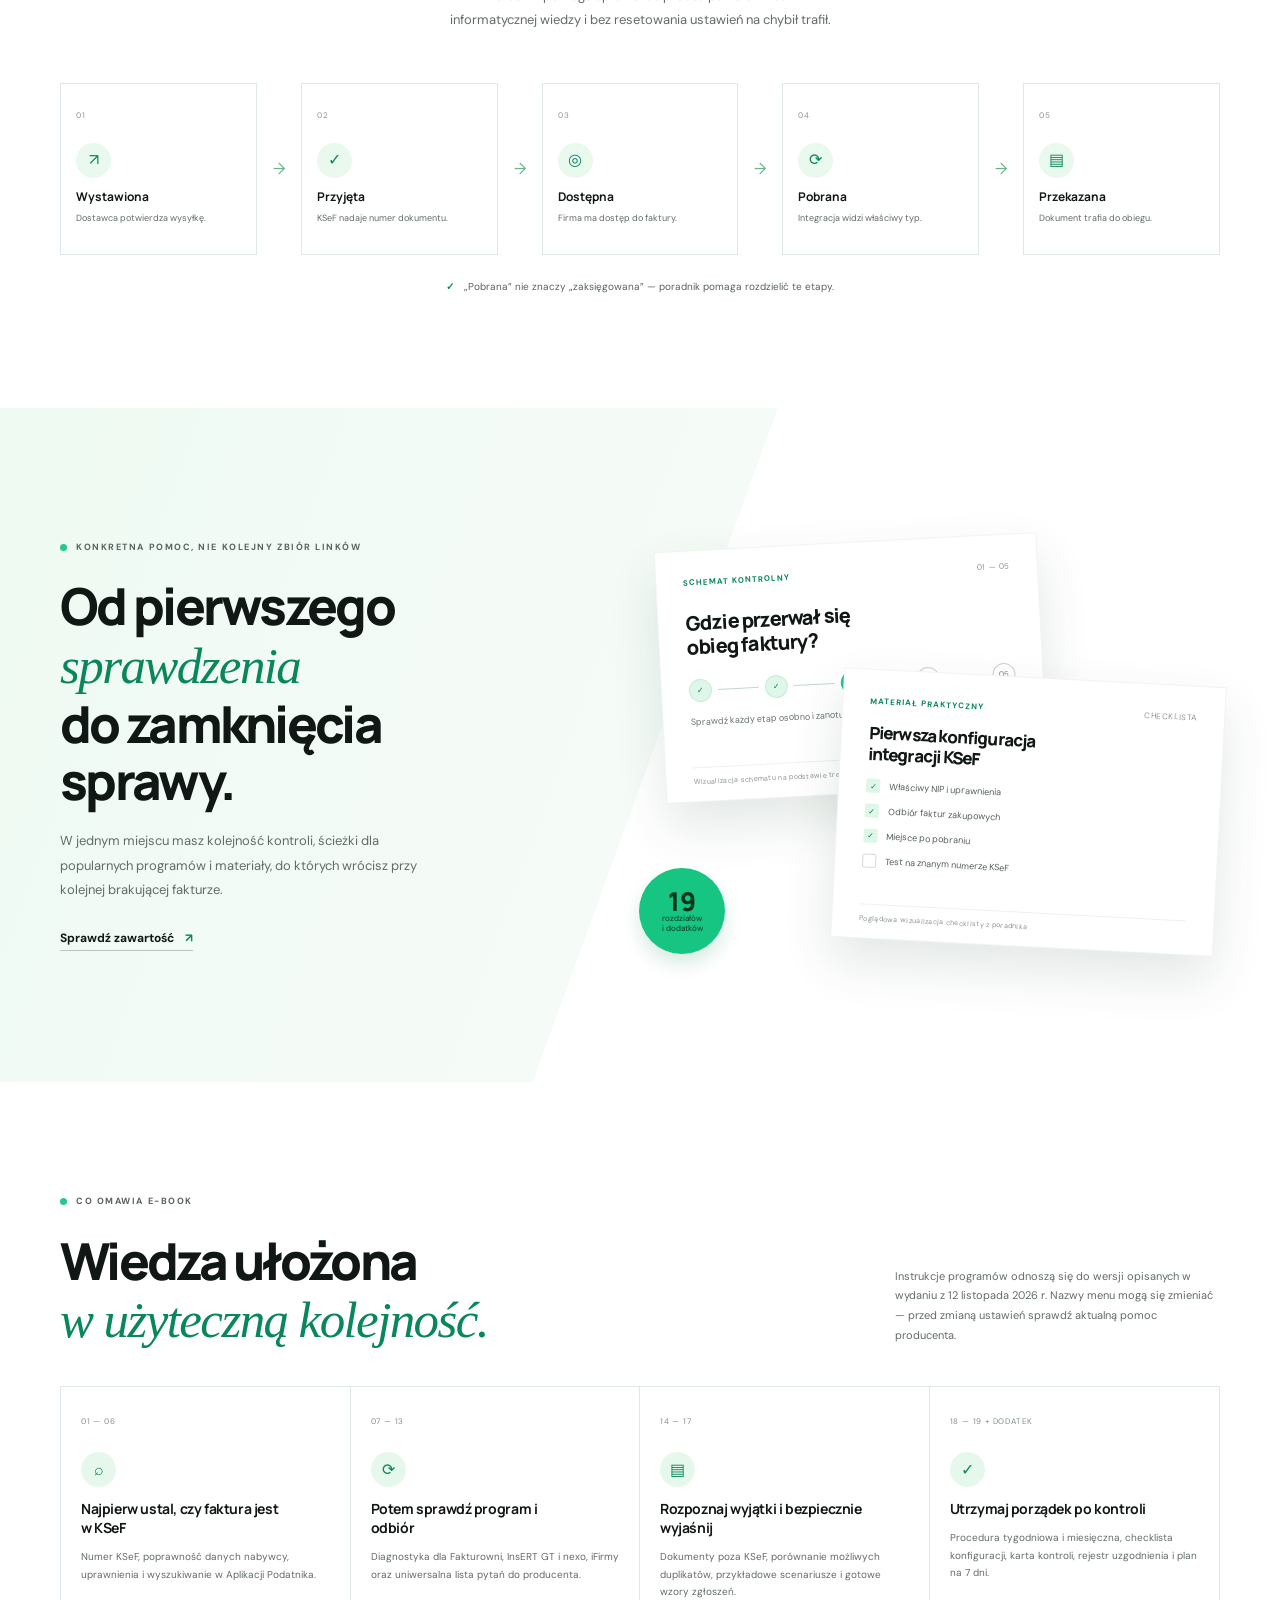
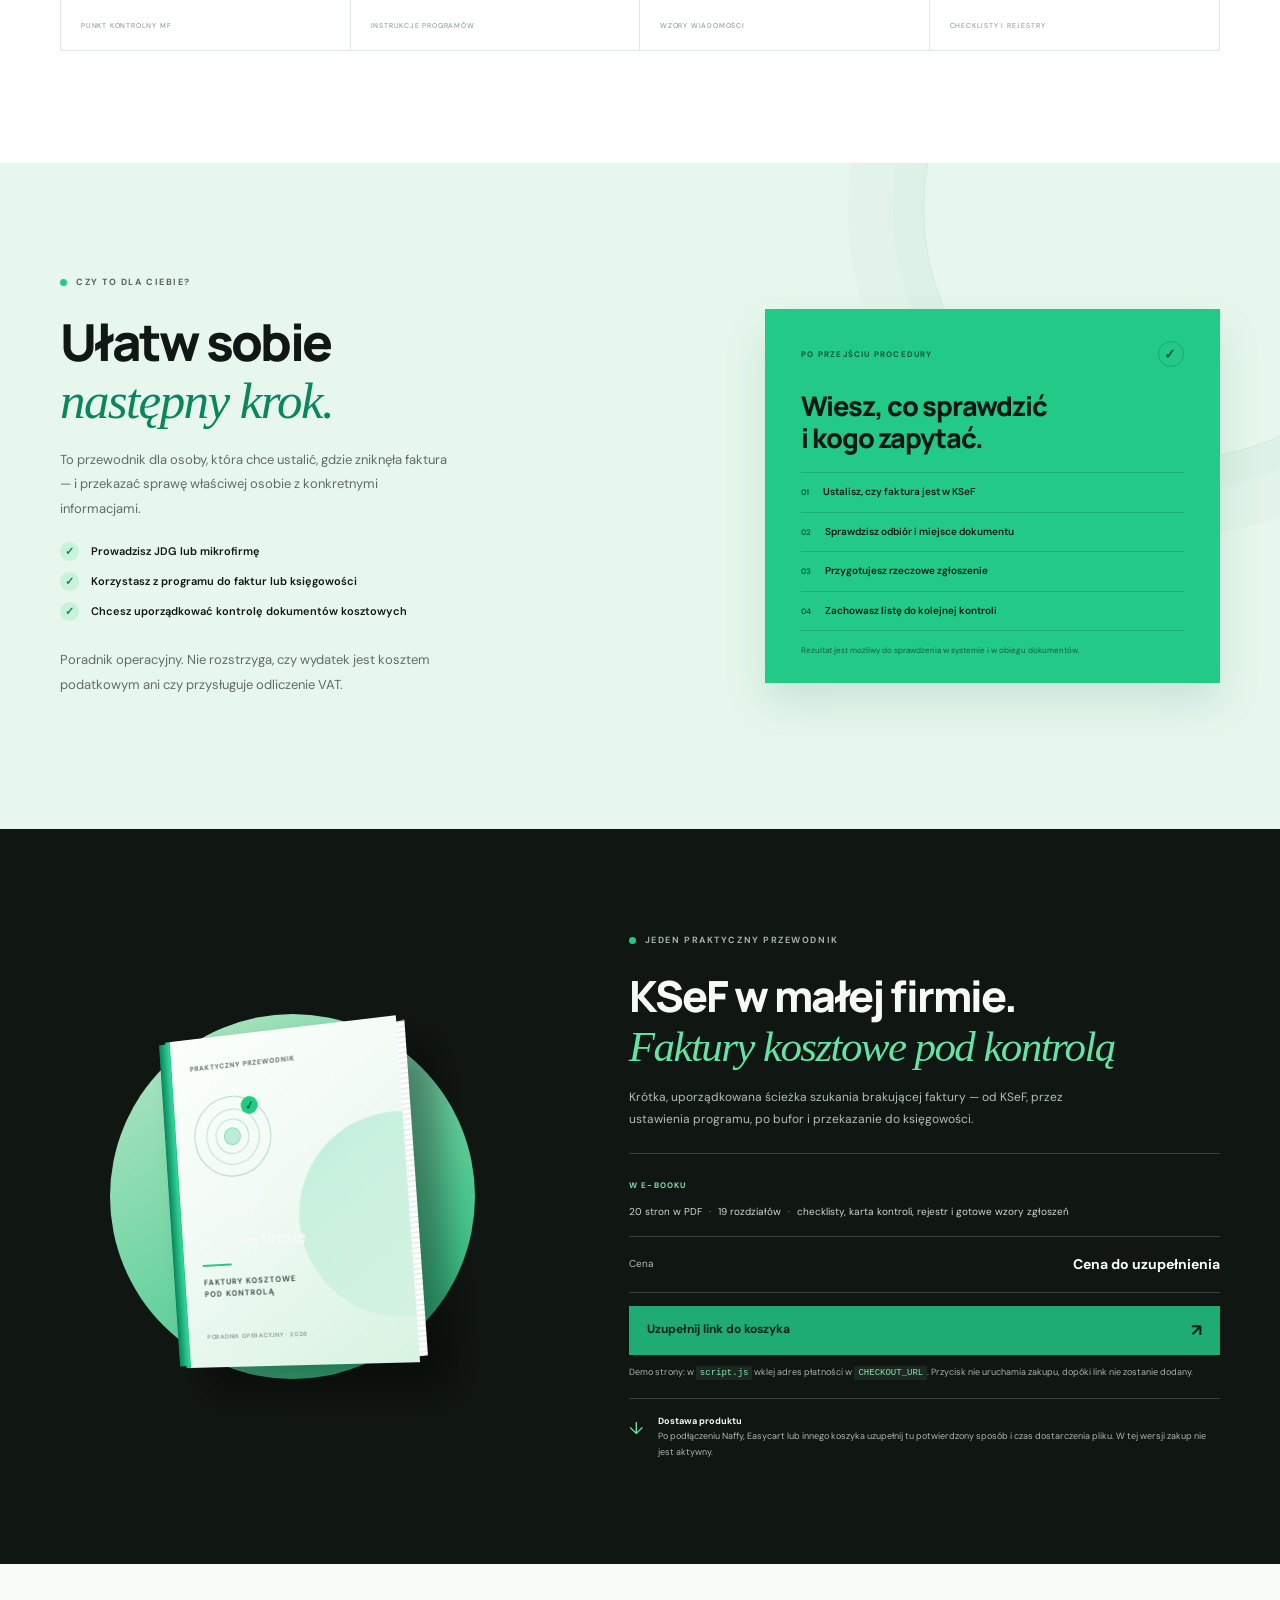
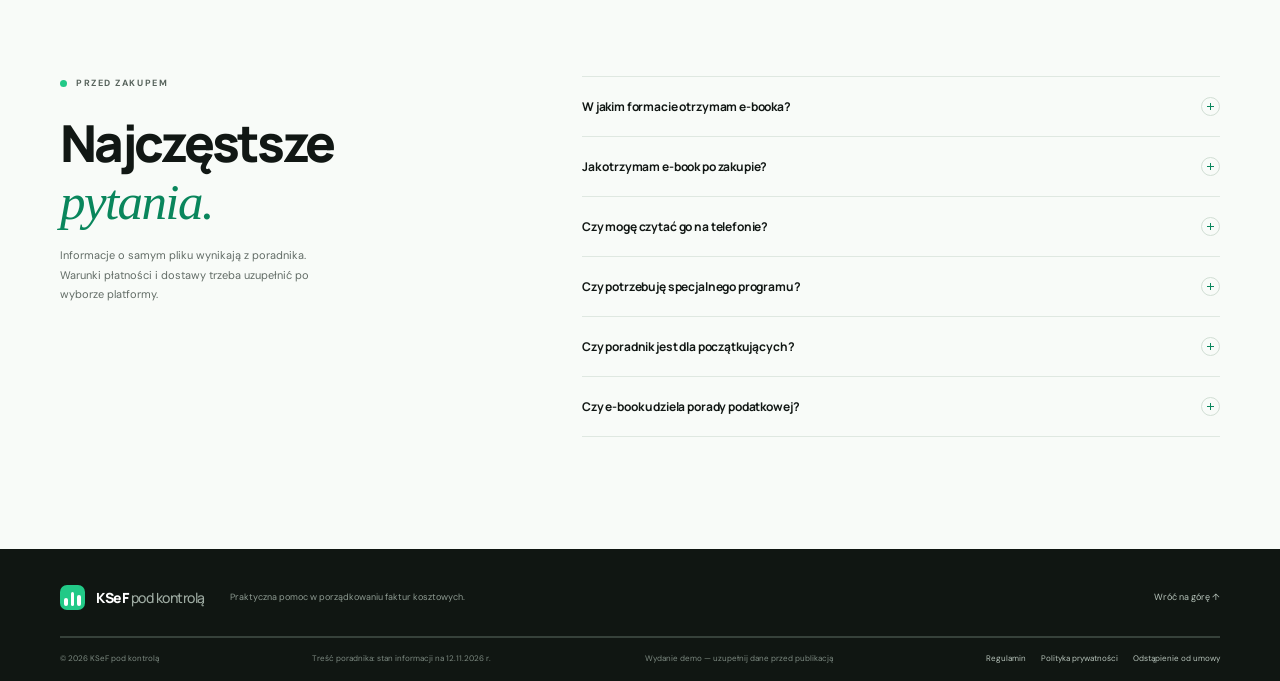
==== commit 52cff68a: "Add legal document templates for digital product" ====
--- a/index.html
+++ b/index.html
@@ -152,7 +152,7 @@
 
     <footer class="site-footer">
       <div class="section-wrap footer-main"><a class="brand footer-brand" href="#top"><span class="brand-mark" aria-hidden="true"><span></span><span></span><span></span></span><span>KSeF <i>pod kontrolą</i></span></a><p>Praktyczna pomoc w porządkowaniu faktur kosztowych.</p><a class="footer-top" href="#top">Wróć na górę ↑</a></div>
-      <div class="section-wrap footer-bottom"><span>© <span data-year>2026</span> KSeF pod kontrolą</span><span>Treść poradnika: stan informacji na 12.11.2026 r.</span><span>Wydanie demo — uzupełnij dane przed publikacją</span></div>
+      <div class="section-wrap footer-bottom"><span>© <span data-year>2026</span> KSeF pod kontrolą</span><span>Treść poradnika: stan informacji na 12.11.2026 r.</span><span>Wydanie demo — uzupełnij dane przed publikacją</span><span class="footer-doc-links"><a href="regulamin.html">Regulamin</a><a href="polityka-prywatnosci.html">Polityka prywatności</a><a href="odstapienie.html">Odstąpienie od umowy</a></span></div>
     </footer>
   </body>
 </html>
--- a/styles.css
+++ b/styles.css
@@ -1,3 +1,5 @@
 :root{--ink:#111714;--muted:#626c66;--green:#22c987;--green-dark:#09865c;--mint:#e7f7ed;--mint-2:#f3fbf6;--line:#dfe8e1;--paper:#fff;--serif:Georgia,"Times New Roman",serif;--sans:"DM Sans",Arial,sans-serif;--display:"Manrope","DM Sans",Arial,sans-serif;--wrap:1160px}*{box-sizing:border-box}html{scroll-behavior:smooth;scroll-padding-top:90px}body{margin:0;background:#fff;color:var(--ink);font-family:var(--sans);font-size:15px;line-height:1.65;-webkit-font-smoothing:antialiased}a{color:inherit;text-decoration:none}button{font:inherit}.section-wrap{width:min(var(--wrap),calc(100% - 64px));margin-inline:auto}.section-pad{padding:112px 0}.skip-link{position:absolute;left:-999px;top:8px;background:#fff;padding:10px;z-index:20}.skip-link:focus{left:8px}.site-header{height:78px;background:rgba(255,255,255,.91);backdrop-filter:blur(14px);border-bottom:1px solid rgba(17,23,20,.06);position:sticky;top:0;z-index:10}.header-inner{width:min(var(--wrap),calc(100% - 64px));height:100%;margin:auto;display:flex;align-items:center;justify-content:space-between}.brand{display:inline-flex;align-items:center;gap:11px;font-family:var(--display);font-size:14px;font-weight:800;letter-spacing:-.5px}.brand i{font-style:normal;font-weight:500;color:#4c5751}.brand-mark{width:25px;height:25px;display:flex;align-items:flex-end;gap:3px;padding:4px;background:var(--green);border-radius:7px}.brand-mark span{width:4px;border-radius:2px;background:white}.brand-mark span:nth-child(1){height:8px}.brand-mark span:nth-child(2){height:14px}.brand-mark span:nth-child(3){height:11px}.site-nav{display:flex;align-items:center;gap:36px;font-size:12px;font-weight:600}.site-nav>a:not(.nav-cta){transition:color .2s}.site-nav>a:not(.nav-cta):hover{color:var(--green-dark)}.nav-cta{display:flex;align-items:center;gap:13px;padding:11px 16px;border:1px solid var(--line);border-radius:3px;transition:background .2s,border .2s}.nav-cta:hover{background:var(--mint-2);border-color:#b7dfc6}.nav-cta span{font-size:16px;color:var(--green-dark)}.menu-toggle{display:none}.hero{position:relative;min-height:610px;display:grid;grid-template-columns:1.02fr .98fr;align-items:center;padding-top:54px;padding-bottom:84px}.hero-copy{position:relative;z-index:2;padding:8px 0 45px}.eyebrow{display:flex;align-items:center;gap:9px;margin:0 0 23px;font-size:9px;font-weight:700;letter-spacing:1.55px;color:#57635c}.eyebrow-dot{width:7px;height:7px;border-radius:50%;background:var(--green)}h1,h2,h3,p{margin-top:0}.hero h1{font:800 clamp(38px,4.5vw,59px)/1.11 var(--display);letter-spacing:-3px;max-width:660px;margin:0 0 24px}.hero h1 em,.section-heading h2 em,.center-heading h2 em,.content-intro h2 em,.chapters-heading h2 em,.audience-copy h2 em,.purchase-copy h2 em,.faq-intro h2 em{font-family:var(--serif);font-weight:400;letter-spacing:-1.6px;color:var(--green-dark)}.hero-lede{max-width:435px;color:var(--muted);font-size:14px;line-height:1.85;margin-bottom:28px}.hero-actions{display:flex;align-items:center;gap:26px}.button{height:49px;padding:0 19px;display:inline-flex;align-items:center;justify-content:center;gap:26px;font-size:12px;font-weight:700;transition:transform .2s,background .2s,box-shadow .2s}.button:hover{transform:translateY(-2px)}.button-primary{background:var(--green);color:#072116;box-shadow:0 9px 20px rgba(34,201,135,.15)}.button-primary:hover{background:#35d493;box-shadow:0 12px 25px rgba(34,201,135,.23)}.button span{font-size:17px}.text-link{font-size:12px;font-weight:700;border-bottom:1px solid #b9c6bd;padding-bottom:4px;transition:border .2s,color .2s}.text-link:hover{color:var(--green-dark);border-color:var(--green)}.text-link span{margin-left:8px;color:var(--green-dark)}.hero-facts{display:flex;align-items:center;gap:14px;margin-top:43px;font-size:10px;color:#66716a}.hero-facts b{font-family:var(--display);font-size:13px;color:var(--ink)}.fact-separator{width:3px;height:3px;border-radius:50%;background:#a4b0a8}.hero-art{position:relative;min-height:430px;isolation:isolate}.hero-art>img{position:absolute;inset:3% -10% 1% -2%;width:113%;height:96%;object-fit:cover;mix-blend-mode:multiply;mask-image:linear-gradient(to right,transparent 0%,black 11%,black 89%,transparent 100%);z-index:-1}.art-orbit{position:absolute;width:400px;height:400px;border-radius:50%;background:linear-gradient(140deg,#b8f3cf,#1fc887);right:0;top:16px;z-index:-2;opacity:.72}.book-mockup,.large-book{position:absolute;width:205px;height:278px;left:52px;top:80px;transform:perspective(900px) rotateY(-13deg) rotateZ(-5deg);filter:drop-shadow(24px 26px 17px rgba(12,44,29,.27));z-index:1}.book-cover{position:absolute;inset:0 8px 0 0;background:linear-gradient(145deg,#fbfffb 0%,#f3fbf5 40%,#d8f3e2 100%);border-left:5px solid var(--green);padding:19px 16px;display:flex;flex-direction:column;overflow:hidden}.book-cover:after{content:"";position:absolute;width:200px;height:200px;border-radius:50%;background:linear-gradient(145deg,rgba(31,201,135,.24),rgba(31,201,135,0));right:-90px;top:93px}.book-spine{position:absolute;left:-7px;top:2px;bottom:2px;width:11px;background:linear-gradient(90deg,#09845a,#34d99a);transform:skewY(-3deg);z-index:2}.book-pages{position:absolute;right:0;top:6px;bottom:6px;width:11px;background:repeating-linear-gradient(0deg,#fff,#fff 3px,#d8e2db 4px,#fff 5px);transform:skewY(-5deg);z-index:-1}.cover-kicker{font-size:6px;letter-spacing:1px;font-weight:700;color:#5c6f63}.cover-motif{position:relative;width:67px;height:67px;margin:20px 0 11px;border:1px solid rgba(8,134,92,.3);border-radius:50%;display:grid;place-content:center;transform:rotate(-8deg)}.cover-motif span{position:absolute;width:45px;height:45px;border:1px solid rgba(8,134,92,.24);border-radius:50%;inset:10px}.cover-motif span:nth-child(2){inset:18px;width:30px;height:30px}.cover-motif span:nth-child(3){inset:25px;width:16px;height:16px;background:rgba(34,201,135,.28)}.cover-motif i{position:absolute;right:7px;top:4px;width:18px;height:18px;background:var(--green);border-radius:50%;font-style:normal;font-size:12px;text-align:center;line-height:18px;color:#06361e}.cover-mockup strong,.book-cover strong{position:relative;z-index:1;font:800 25px/.97 var(--display);letter-spacing:-1.5px}.book-cover strong small{font-size:14px;letter-spacing:-.6px}.cover-rule{height:2px;width:31px;background:var(--green);margin:12px 0 9px;z-index:1}.cover-subtitle{font-size:7px;line-height:1.5;letter-spacing:1px;font-weight:700;color:#43544a;z-index:1}.cover-footer{margin-top:auto;font-size:5px;letter-spacing:.7px;color:#66716a}.floating-note{position:absolute;right:6px;bottom:62px;display:flex;align-items:center;gap:10px;background:white;padding:12px 15px;box-shadow:0 9px 26px rgba(13,54,32,.13);font-size:9px;line-height:1.45;color:#69746d;z-index:2}.floating-note b{color:#17251d}.note-check{width:25px;height:25px;display:grid;place-items:center;background:#e2f9eb;color:#078858;border-radius:50%;font-size:14px}.hero-bottomline{position:absolute;bottom:25px;left:0;right:0;display:flex;align-items:center;gap:17px;font-size:8px;letter-spacing:1.4px;color:#67726b}.bottomline-rule{height:1px;flex:1;background:#e1eae3}.problem-section{background:#f6fbf7}.problem-grid{display:grid;grid-template-columns:.8fr 1.2fr;gap:12%}.section-heading h2,.center-heading h2,.content-intro h2,.chapters-heading h2,.audience-copy h2,.faq-intro h2{font:800 clamp(37px,4.3vw,51px)/1.12 var(--display);letter-spacing:-2.7px;margin:0 0 20px}.section-heading>p:last-child,.center-heading>p:last-child,.content-intro>p:not(.eyebrow),.audience-copy>p:not(.eyebrow){max-width:390px;color:var(--muted);font-size:13px;line-height:1.9}.friction-list{border-top:1px solid #dae7dd}.friction-list article{min-height:111px;display:grid;grid-template-columns:42px 1fr 34px;align-items:center;gap:16px;border-bottom:1px solid #dae7dd}.list-number{font-size:9px;letter-spacing:1px;color:#8d9a91}.friction-list h3{font:700 14px var(--display);margin:0 0 5px;letter-spacing:-.3px}.friction-list p{font-size:11px;color:var(--muted);margin:0}.list-icon{width:30px;height:30px;border:1px solid #d0e5d7;display:grid;place-items:center;border-radius:50%;font-size:13px;color:var(--green-dark)}.center-heading{max-width:660px;text-align:center;margin:0 auto 50px}.center-heading .eyebrow{justify-content:center}.center-heading h2{margin-bottom:15px}.center-heading>p:last-child{margin:0 auto}.steps-flow{display:grid;grid-template-columns:1fr 24px 1fr 24px 1fr 24px 1fr 24px 1fr;align-items:center;gap:10px}.step-card{min-height:172px;padding:17px 15px 13px;border:1px solid var(--line);position:relative;background:#fff;transition:transform .25s,box-shadow .25s,border .25s}.step-card:hover{transform:translateY(-4px);box-shadow:0 14px 25px rgba(8,74,42,.07);border-color:#b8e6ca}.step-card>span{font-size:8px;color:#8a968e;letter-spacing:1px}.step-icon{width:35px;height:35px;background:#e9f9ee;color:var(--green-dark);display:grid;place-items:center;border-radius:50%;font-size:16px;margin:17px 0 10px}.step-card h3{font:700 12px var(--display);margin-bottom:6px}.step-card p{font-size:9px;line-height:1.6;color:var(--muted);margin:0}.step-arrow{font-size:16px;color:#68b58d;text-align:center}.flow-footnote{margin:24px 0 0;text-align:center;font-size:10px;color:#56645b}.flow-footnote span{color:var(--green-dark);font-weight:700;margin-right:7px}.content-section{background:linear-gradient(110deg,#effaf3 0%,#f5fbf7 51%,#fff 51%)}.content-layout{display:grid;grid-template-columns:.88fr 1.12fr;gap:12%;align-items:center}.content-intro h2{margin-bottom:20px}.content-intro>p:not(.eyebrow){margin-bottom:22px}.preview-stack{height:450px;position:relative;padding:15px 0}.preview-card{position:absolute;background:#fff;box-shadow:0 23px 50px rgba(22,67,40,.12);padding:25px 27px;border:1px solid rgba(15,73,42,.06)}.preview-diagnostic{width:67%;height:252px;left:2%;top:5%;transform:rotate(-3deg)}.preview-checklist{width:67%;height:270px;right:0;bottom:5%;transform:rotate(3deg);z-index:2}.preview-top{display:flex;justify-content:space-between;font-size:8px;color:#8b968e;letter-spacing:.6px}.mini-label{font-size:8px;font-weight:700;letter-spacing:1px;color:var(--green-dark)}.preview-card h3{font:800 20px/1.2 var(--display);letter-spacing:-.8px;margin:22px 0 20px}.mini-flow{display:flex;align-items:center;gap:6px}.mini-flow span{width:23px;height:23px;display:grid;place-items:center;border-radius:50%;font-size:8px;border:1px solid #c9d6ce;color:#78847c}.mini-flow .mini-done{background:#def7e8;border-color:#c5edd4;color:#058457}.mini-flow .mini-current{background:#19c985;border-color:#19c985;color:#04371e}.mini-flow i{height:1px;background:#bedbc8;flex:1}.preview-card>p{font-size:9px;color:#69756d;margin-top:13px}.preview-caption{position:absolute;left:27px;right:27px;bottom:13px;border-top:1px solid #edf1ee;padding-top:8px;font-size:7px;color:#89948d;letter-spacing:.3px}.preview-checklist h3{font-size:17px;margin:15px 0 10px}.preview-checklist ul{list-style:none;margin:0;padding:0}.preview-checklist li{display:flex;align-items:center;gap:9px;font-size:9px;color:#536058;padding:5px 0}.preview-checklist li>span{width:14px;height:14px;display:grid;place-items:center;background:#def7e8;color:#078858;font-size:8px;border-radius:2px}.preview-checklist li .empty-check{border:1px solid #d1ddd4;background:white}.preview-stamp{position:absolute;left:-9px;bottom:16px;width:86px;height:86px;border-radius:50%;background:#16c582;color:#06361f;display:grid;place-content:center;text-align:center;z-index:3;box-shadow:0 10px 18px rgba(18,141,90,.17)}.preview-stamp span{font:800 26px var(--display);line-height:1}.preview-stamp small{font-size:8px;line-height:1.2}.chapters-heading{display:flex;justify-content:space-between;align-items:flex-end;gap:35px;margin-bottom:37px}.chapters-heading h2{margin:0}.chapters-heading>p{width:325px;margin:0 0 3px;color:var(--muted);font-size:11px;line-height:1.8}.chapter-grid{display:grid;grid-template-columns:repeat(4,1fr);border:1px solid var(--line)}.chapter-card{min-height:263px;padding:20px 20px 19px;border-right:1px solid var(--line);position:relative;transition:background .25s}.chapter-card:last-child{border:0}.chapter-card:hover{background:#f7fcf8}.chapter-tag,.chapter-meta{font-size:8px;letter-spacing:.8px;color:#829087}.chapter-icon{width:35px;height:35px;margin:21px 0 13px;border-radius:50%;display:grid;place-items:center;background:#e6f8ec;color:var(--green-dark);font-size:16px}.chapter-card h3{font:700 14px/1.35 var(--display);letter-spacing:-.4px;margin:0 0 10px;max-width:205px}.chapter-card p{font-size:10px;color:var(--muted);line-height:1.75;margin:0}.chapter-meta{position:absolute;bottom:18px;left:20px;font-size:7px}.audience-section{background:var(--mint);position:relative;overflow:hidden}.audience-section:after{content:"";position:absolute;width:500px;height:500px;border:1px solid rgba(7,134,92,.11);border-radius:50%;right:-145px;top:-205px;box-shadow:0 0 0 30px rgba(7,134,92,.025),0 0 0 75px rgba(7,134,92,.025)}.audience-grid{position:relative;z-index:1;display:grid;grid-template-columns:1fr .82fr;gap:13%;align-items:center}.audience-copy h2{margin-bottom:18px}.audience-copy>p:not(.eyebrow){margin-bottom:20px}.audience-points{display:grid;gap:11px;font-size:11px;font-weight:600}.audience-points span{display:inline-grid;place-items:center;width:19px;height:19px;border-radius:50%;background:#c8f2d9;color:#078858;margin-right:9px;font-size:11px}.audience-copy .not-advice{font-size:9px;color:#69766e;max-width:390px;margin-top:27px}.outcome-panel{background:var(--green);padding:32px 36px 25px;box-shadow:0 20px 40px rgba(8,122,73,.14);position:relative}.outcome-top{display:flex;justify-content:space-between;align-items:center;font-size:8px;letter-spacing:1.2px;font-weight:700;color:#0b593a}.outcome-check{display:grid;place-items:center;width:26px;height:26px;border:1px solid rgba(7,75,46,.24);border-radius:50%;font-size:14px}.outcome-panel h3{font:800 27px/1.17 var(--display);letter-spacing:-1px;margin:23px 0 19px}.outcome-line{display:flex;align-items:center;gap:14px;border-top:1px solid rgba(4,66,39,.2);padding:11px 0;font-size:10px;font-weight:600}.outcome-line span{font-size:8px;color:#075b3a}.outcome-note{padding-top:13px;border-top:1px solid rgba(4,66,39,.2);font-size:8px;color:#155e3f}.purchase-section{padding:104px 0;background:#101612;color:#f5faf6;overflow:hidden}.purchase-wrap{display:grid;grid-template-columns:.88fr 1.12fr;gap:9%;align-items:center}.purchase-art{min-height:410px;position:relative;display:grid;place-items:center}.purchase-art:before{content:"";position:absolute;width:365px;height:365px;border-radius:50%;background:linear-gradient(145deg,#c3f2d1,#20c982);opacity:.95}.large-book{position:relative;top:auto;left:auto;width:248px;height:337px;transform:perspective(900px) rotateY(-14deg) rotateZ(-4deg);filter:drop-shadow(27px 28px 17px rgba(0,0,0,.4))}.large-book .book-cover{padding:25px 20px}.large-book .cover-kicker{font-size:7px}.large-book .cover-motif{width:82px;height:82px;margin:25px 0 16px}.large-book .cover-motif span{width:57px;height:57px;inset:12px}.large-book .cover-motif span:nth-child(2){inset:22px;width:36px;height:36px}.large-book .cover-motif span:nth-child(3){inset:31px;width:18px;height:18px}.large-book .book-cover strong{font-size:30px}.large-book .book-cover strong small{font-size:17px}.large-book .cover-rule{margin:14px 0 10px}.large-book .cover-subtitle{font-size:8px}.large-book .cover-footer{font-size:6px}.purchase-copy .eyebrow{color:#a2b1a7}.purchase-copy h2{font:800 clamp(30px,3.5vw,43px)/1.14 var(--display);letter-spacing:-2px;margin:0 0 16px}.purchase-copy h2 em{color:#64e3a6}.purchase-lede{font-size:12px;line-height:1.8;color:#b2beb6;max-width:480px}.purchase-includes{margin:23px 0 15px;padding-top:17px;border-top:1px solid #37433b}.purchase-includes>span{font-size:8px;letter-spacing:1.2px;color:#83dca9;font-weight:700}.purchase-includes p{font-size:10px;color:#d0d9d3;margin:8px 0}.purchase-includes i{color:#27d48a;font-style:normal;padding:0 4px}.price-row{display:flex;align-items:center;justify-content:space-between;padding:16px 0;margin-bottom:13px;border-top:1px solid #37433b;border-bottom:1px solid #37433b;font-size:10px;color:#b2beb6}.price-row strong{font-size:14px;color:#fff}.button-dark{background:var(--green);color:#092214;width:100%;justify-content:space-between;padding:0 18px}.button-dark[aria-disabled=true]{cursor:not-allowed;opacity:.84}.checkout-hint{font-size:9px;color:#a7b4ab;line-height:1.7;margin:10px 0 17px}.checkout-hint code{font-size:9px;color:#87e3ad;background:#1e2822;padding:2px 4px}.delivery-note{border-top:1px solid #37433b;padding-top:15px;display:flex;gap:14px}.delivery-note>span{font-size:17px;color:#72dfa0}.delivery-note p{font-size:9px;line-height:1.7;color:#abb8af;margin:0}.delivery-note b{color:#f5faf6}.faq-section{background:#f8fbf8}.faq-layout{display:grid;grid-template-columns:.75fr 1.25fr;gap:12%}.faq-intro h2{margin-bottom:15px}.faq-intro>p:not(.eyebrow){font-size:11px;color:var(--muted);max-width:285px;line-height:1.8}.faq-list{border-top:1px solid var(--line)}details{border-bottom:1px solid var(--line)}summary{cursor:pointer;list-style:none;min-height:59px;display:flex;align-items:center;justify-content:space-between;gap:18px;font:700 12px var(--display);letter-spacing:-.15px}summary::-webkit-details-marker{display:none}summary>span{width:19px;height:19px;border:1px solid #d2dfd5;border-radius:50%;position:relative;flex:none}summary>span:before,summary>span:after{content:"";position:absolute;left:5px;right:5px;top:8px;height:1px;background:var(--green-dark);transition:transform .2s}summary>span:after{transform:rotate(90deg)}details[open] summary>span:after{transform:rotate(0)}details p{font-size:10px;color:var(--muted);line-height:1.8;max-width:590px;margin:0;padding:0 30px 19px 0}.site-footer{background:#101612;color:#dce4de;padding:36px 0 17px}.footer-main{display:flex;align-items:center;gap:25px;padding-bottom:26px;border-bottom:1px solid #36413a}.footer-brand{color:white}.footer-brand i{color:#9eaba2}.footer-main>p{font-size:9px;color:#8e9b92;margin:0}.footer-top{margin-left:auto;font-size:9px;color:#b7c4bb}.footer-legal{display:grid;grid-template-columns:1fr 1fr 1.5fr;gap:25px;padding:24px 0 22px}.footer-legal span{font-size:8px;letter-spacing:1px;color:#80dba5}.footer-legal p{font-size:9px;line-height:1.8;color:#a8b4ab;margin:7px 0 0}.footer-legal a:hover{color:#80dba5}.footer-bottom{border-top:1px solid #36413a;padding-top:14px;display:flex;justify-content:space-between;gap:15px;font-size:8px;color:#7c8980}.reveal{opacity:0;transform:translateY(16px);transition:opacity .6s ease,transform .6s ease}.reveal.is-visible{opacity:1;transform:translateY(0)}@media(max-width:900px){.section-wrap,.header-inner{width:min(var(--wrap),calc(100% - 44px))}.hero{grid-template-columns:1fr 1fr;min-height:560px}.hero h1{font-size:clamp(36px,5vw,48px)}.hero-art{min-height:365px}.art-orbit{width:320px;height:320px}.book-mockup{width:172px;height:234px;left:31px;top:65px}.cover-motif{width:55px;height:55px;margin:16px 0 9px}.cover-motif span{width:37px;height:37px;inset:8px}.cover-motif span:nth-child(2){inset:15px;width:26px;height:26px}.cover-motif span:nth-child(3){inset:21px;width:14px;height:14px}.book-cover{padding:15px 13px}.book-cover strong{font-size:21px}.book-cover strong small{font-size:12px}.floating-note{right:0;bottom:42px}.problem-grid,.content-layout,.audience-grid,.faq-layout{gap:7%}.steps-flow{gap:5px}.step-card{padding:14px 10px;min-height:162px}.step-card p{font-size:8px}.chapter-card{padding-inline:15px}.chapter-meta{left:15px}.purchase-wrap{gap:5%}.large-book{width:216px;height:294px}.purchase-art:before{width:310px;height:310px}.purchase-copy h2{font-size:35px}}@media(max-width:680px){html{scroll-padding-top:72px}.section-wrap,.header-inner{width:calc(100% - 40px)}.section-pad{padding:77px 0}.site-header{height:66px}.brand{font-size:13px}.menu-toggle{display:flex;width:40px;height:40px;border:1px solid var(--line);background:#fff;border-radius:3px;flex-direction:column;align-items:center;justify-content:center;gap:5px;cursor:pointer}.menu-toggle span{width:16px;height:1.5px;background:#16231b;transition:transform .2s}.menu-toggle[aria-expanded=true] span:first-child{transform:translateY(3.25px) rotate(45deg)}.menu-toggle[aria-expanded=true] span:last-child{transform:translateY(-3.25px) rotate(-45deg)}.site-nav{display:none;position:absolute;top:65px;left:0;right:0;padding:17px 20px 22px;background:#fff;border-bottom:1px solid var(--line);box-shadow:0 16px 20px rgba(14,50,29,.08);align-items:stretch;gap:0}.site-nav.is-open{display:flex;flex-direction:column}.site-nav>a:not(.nav-cta){padding:12px 0;border-bottom:1px solid #eef2ef}.nav-cta{justify-content:space-between;margin-top:13px}.hero{grid-template-columns:1fr;padding-top:47px;padding-bottom:73px;min-height:auto}.hero-copy{padding:0}.eyebrow{font-size:8px;letter-spacing:1.15px;margin-bottom:17px}.hero h1{font-size:clamp(37px,10vw,49px);letter-spacing:-2.2px;margin-bottom:18px}.hero h1 br{display:none}.hero h1 em{display:block}.hero-lede{font-size:13px;max-width:490px}.hero-actions{gap:19px}.button{height:47px}.hero-facts{margin-top:26px;gap:10px;font-size:9px}.hero-facts b{font-size:12px}.hero-art{min-height:340px;margin:23px -8px 0}.hero-art>img{inset:1% -9% 2% -9%;width:118%;height:100%}.art-orbit{right:6%;top:16px;width:min(78vw,320px);height:min(78vw,320px)}.book-mockup{width:160px;height:218px;left:6%;top:47px}.book-cover{padding:14px 13px}.cover-kicker{font-size:5px}.cover-motif{width:53px;height:53px;margin:14px 0 8px}.book-cover strong{font-size:20px}.book-cover strong small{font-size:11px}.cover-subtitle{font-size:6px}.floating-note{right:1%;bottom:29px;padding:9px 11px}.hero-bottomline{bottom:21px;font-size:7px;gap:11px}.problem-grid,.content-layout,.audience-grid,.faq-layout{grid-template-columns:1fr;gap:35px}.section-heading h2,.center-heading h2,.content-intro h2,.chapters-heading h2,.audience-copy h2,.faq-intro h2{font-size:39px;letter-spacing:-2px}.section-heading>p:last-child,.content-intro>p:not(.eyebrow),.audience-copy>p:not(.eyebrow){font-size:12px}.friction-list article{min-height:104px;grid-template-columns:30px 1fr 28px;gap:11px}.friction-list h3{font-size:12px}.friction-list p{font-size:10px;line-height:1.6}.list-number{font-size:8px}.list-icon{width:27px;height:27px}.center-heading{margin-bottom:31px;text-align:left}.center-heading .eyebrow{justify-content:flex-start}.steps-flow{grid-template-columns:1fr 21px 1fr;gap:10px 7px}.step-card{min-height:137px;padding:12px}.step-card:nth-of-type(5){grid-column:1}.step-card:nth-of-type(7){grid-column:1}.step-arrow{font-size:14px}.step-card h3{font-size:11px}.step-card p{font-size:8px}.flow-footnote{text-align:left;font-size:9px;line-height:1.6}.content-section{background:linear-gradient(180deg,#effaf3 0%,#f5fbf7 40%,#fff 40%)}.content-layout{gap:28px}.preview-stack{height:407px;margin:0 -4px}.preview-diagnostic{width:76%;height:227px;padding:20px;left:0}.preview-card h3{font-size:18px;margin:18px 0}.preview-checklist{width:76%;height:248px;padding:20px;right:0}.preview-checklist h3{font-size:16px;margin:14px 0 8px}.preview-checklist li{font-size:8px;padding:4px 0}.preview-caption{left:20px;right:20px;font-size:6px}.preview-stamp{width:72px;height:72px}.chapters-heading{display:block;margin-bottom:27px}.chapters-heading>p{width:auto;margin-top:17px;font-size:10px}.chapter-grid{grid-template-columns:1fr 1fr}.chapter-card{min-height:244px;padding:15px 13px 35px;border-bottom:1px solid var(--line)}.chapter-card:nth-child(2){border-right:0}.chapter-card:nth-child(3),.chapter-card:nth-child(4){border-bottom:0}.chapter-card:nth-child(3){border-right:1px solid var(--line)}.chapter-tag{font-size:7px}.chapter-icon{width:31px;height:31px;margin:16px 0 10px}.chapter-card h3{font-size:12px}.chapter-card p{font-size:9px}.chapter-meta{left:13px;bottom:13px;font-size:6px}.audience-grid{gap:30px}.audience-copy .not-advice{font-size:8px;margin-top:21px}.outcome-panel{padding:24px 23px 20px}.outcome-panel h3{font-size:25px}.outcome-line{font-size:9px;padding:10px 0}.purchase-section{padding:68px 0}.purchase-wrap{grid-template-columns:1fr;gap:24px}.purchase-art{min-height:320px;grid-row:2}.purchase-art:before{width:280px;height:280px}.large-book{width:205px;height:279px}.large-book .book-cover{padding:21px 17px}.large-book .cover-motif{width:68px;height:68px;margin:18px 0 13px}.large-book .cover-motif span{width:46px;height:46px;inset:10px}.large-book .cover-motif span:nth-child(2){inset:17px;width:32px;height:32px}.large-book .cover-motif span:nth-child(3){inset:24px;width:16px;height:16px}.large-book .book-cover strong{font-size:25px}.large-book .book-cover strong small{font-size:14px}.purchase-copy h2{font-size:32px;letter-spacing:-1.6px}.purchase-lede{font-size:11px}.purchase-includes p{font-size:9px;line-height:1.8}.price-row strong{font-size:13px}.faq-layout{gap:24px}.faq-intro>p:not(.eyebrow){font-size:10px}.faq-list summary{font-size:11px;min-height:56px}.faq-list details p{font-size:9px}.footer-main{flex-wrap:wrap;gap:11px 18px}.footer-main>p{width:100%;order:3}.footer-top{font-size:8px}.footer-legal{grid-template-columns:1fr 1fr;gap:18px}.footer-legal>div:last-child{grid-column:1/-1}.footer-bottom{display:grid;grid-template-columns:1fr 1fr;font-size:7px}.footer-bottom span:last-child{grid-column:1/-1}}@media(max-width:370px){.section-wrap,.header-inner{width:calc(100% - 32px)}.hero h1{font-size:35px}.hero-actions{gap:13px}.hero-actions .button{gap:12px;padding:0 13px}.hero-actions .text-link{font-size:10px}.hero-facts{gap:7px;font-size:8px}.book-mockup{width:145px;height:198px;top:58px}.cover-motif{width:45px;height:45px;margin:12px 0 6px}.book-cover strong{font-size:18px}.book-cover strong small{font-size:10px}.chapter-card p{font-size:8px}}@media(prefers-reduced-motion:reduce){html{scroll-behavior:auto}*,*:before,*:after{animation-duration:.01ms!important;animation-iteration-count:1!important;transition-duration:.01ms!important;scroll-behavior:auto!important}.reveal{opacity:1;transform:none}}
 @media(max-width:680px){.steps-flow{grid-template-columns:1fr 1fr;gap:10px}.step-card:nth-of-type(5),.step-card:nth-of-type(7){grid-column:auto}.step-arrow{display:none}}
 .hero-art{overflow:hidden}
+
+.footer-doc-links{display:flex;gap:15px}.footer-doc-links a{color:#b7c4bb;text-decoration:none}.footer-doc-links a:hover{color:#80dba5}@media(max-width:680px){.footer-doc-links{grid-column:1/-1!important;flex-wrap:wrap}}
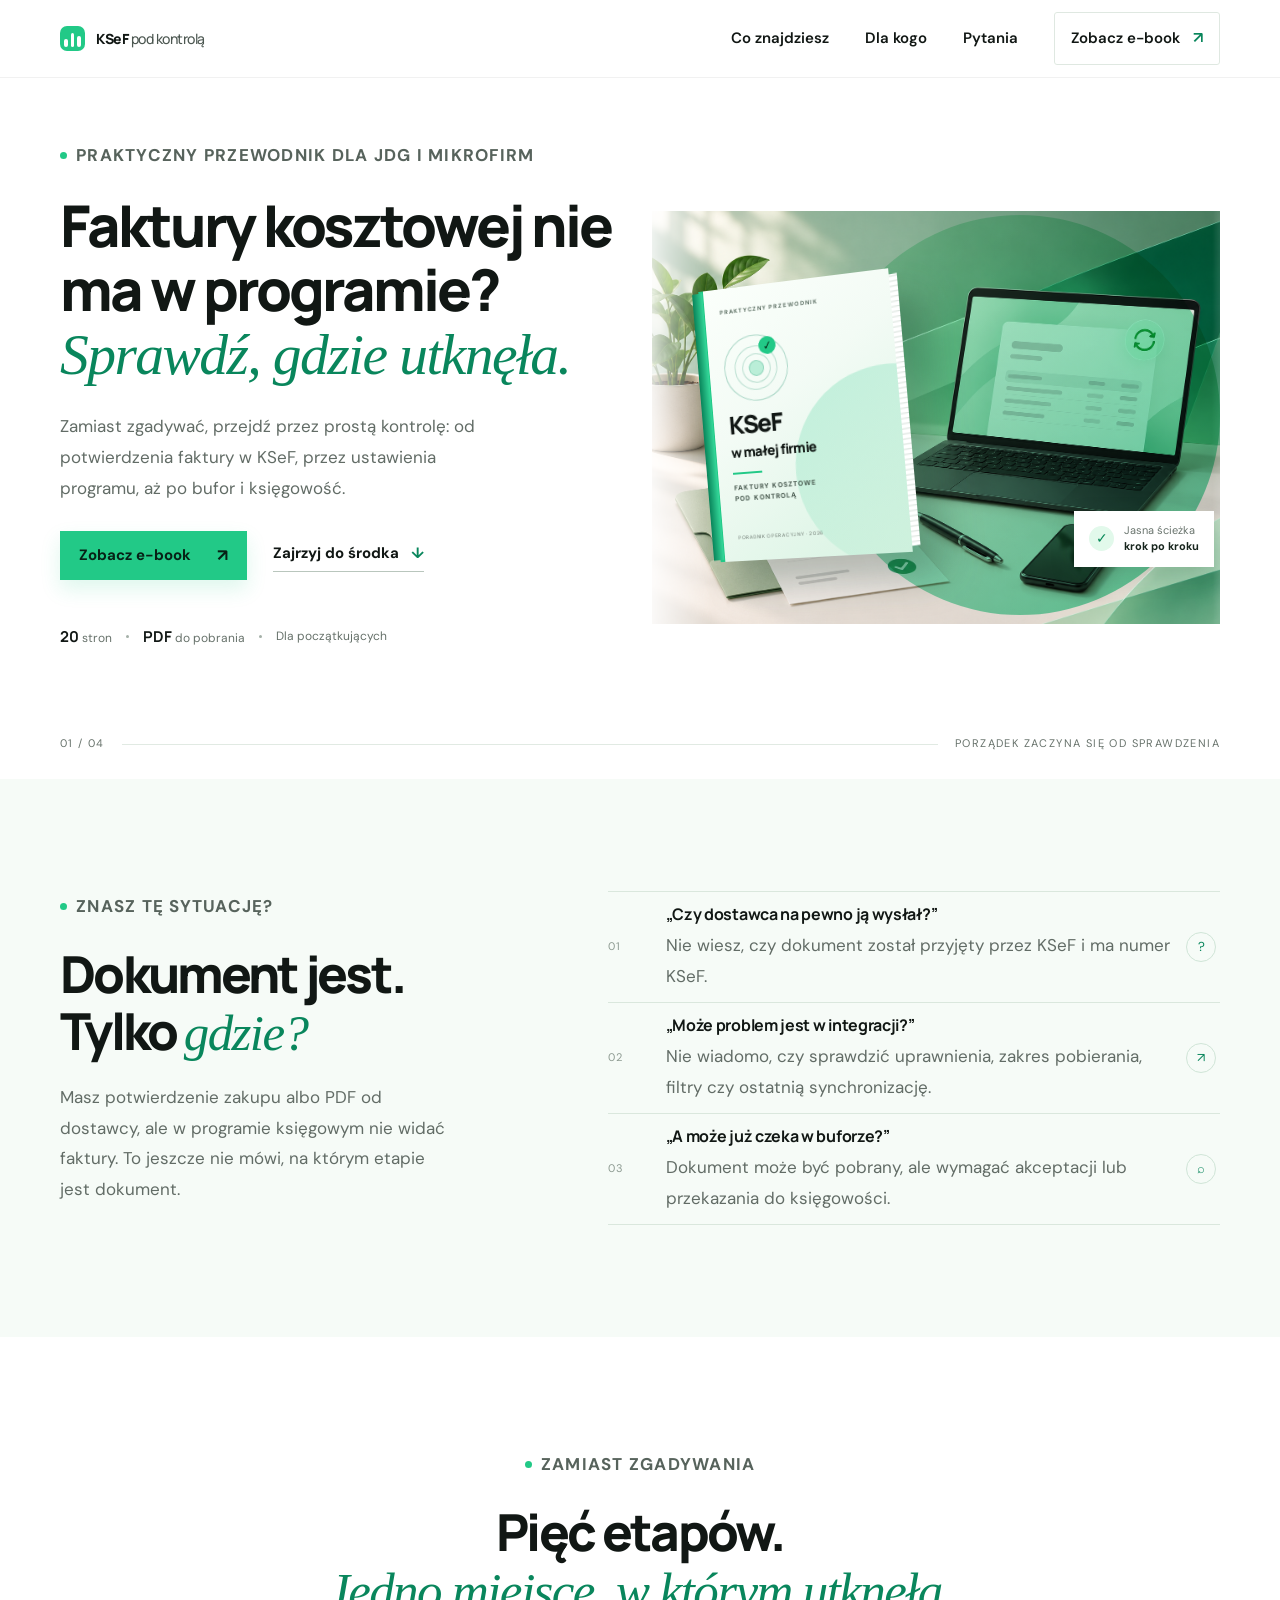
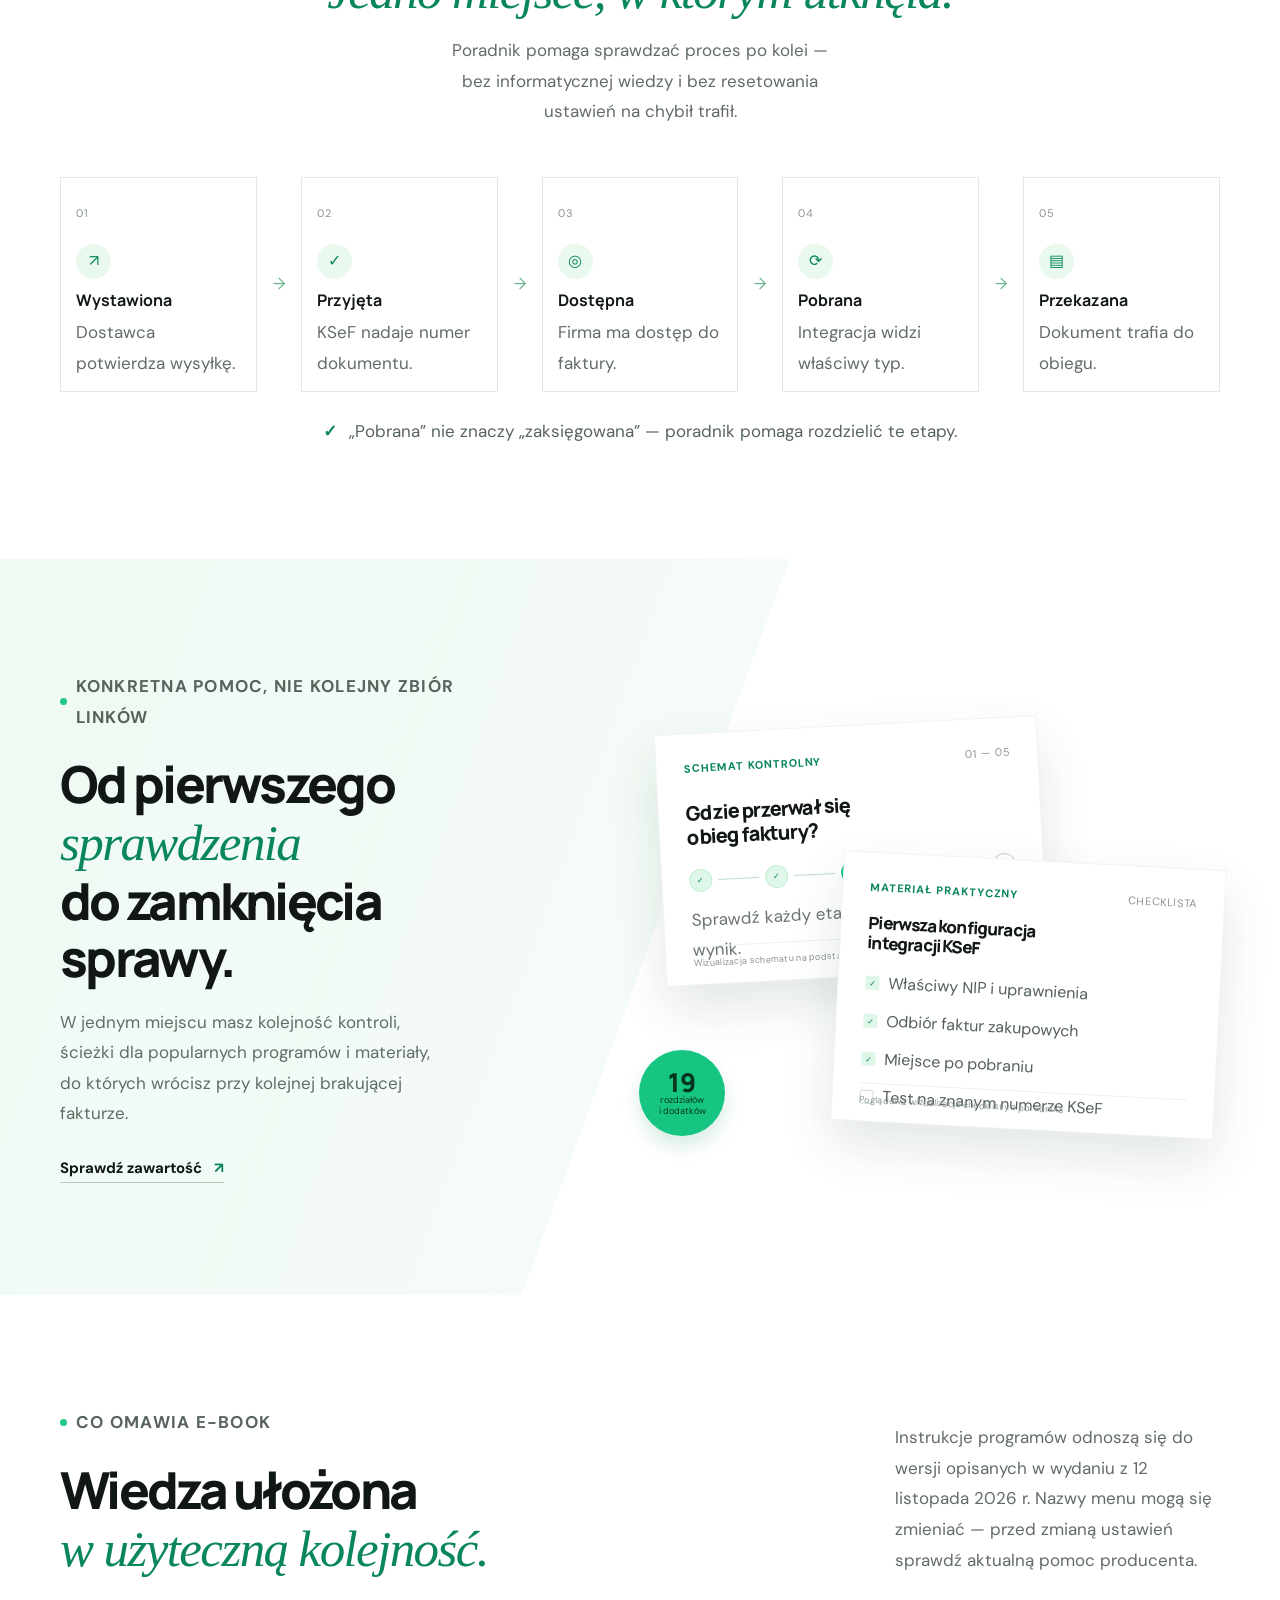
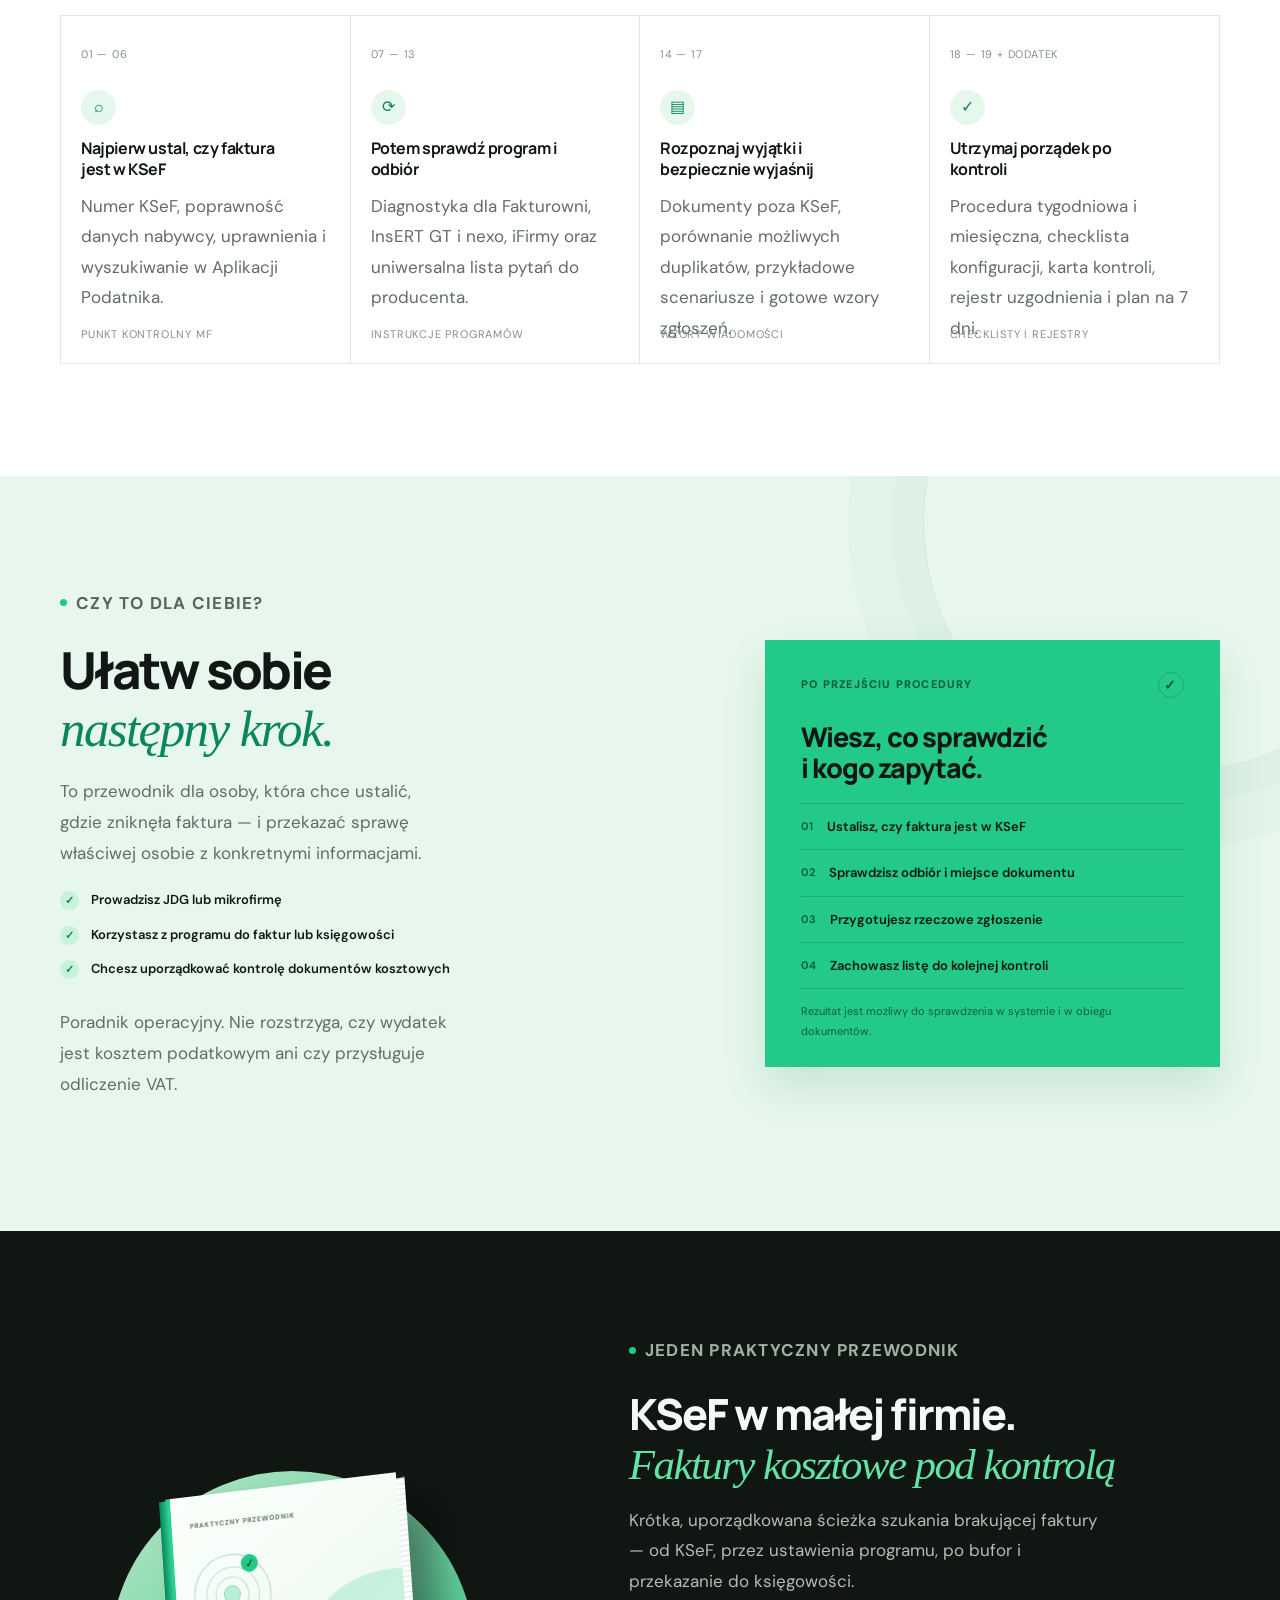
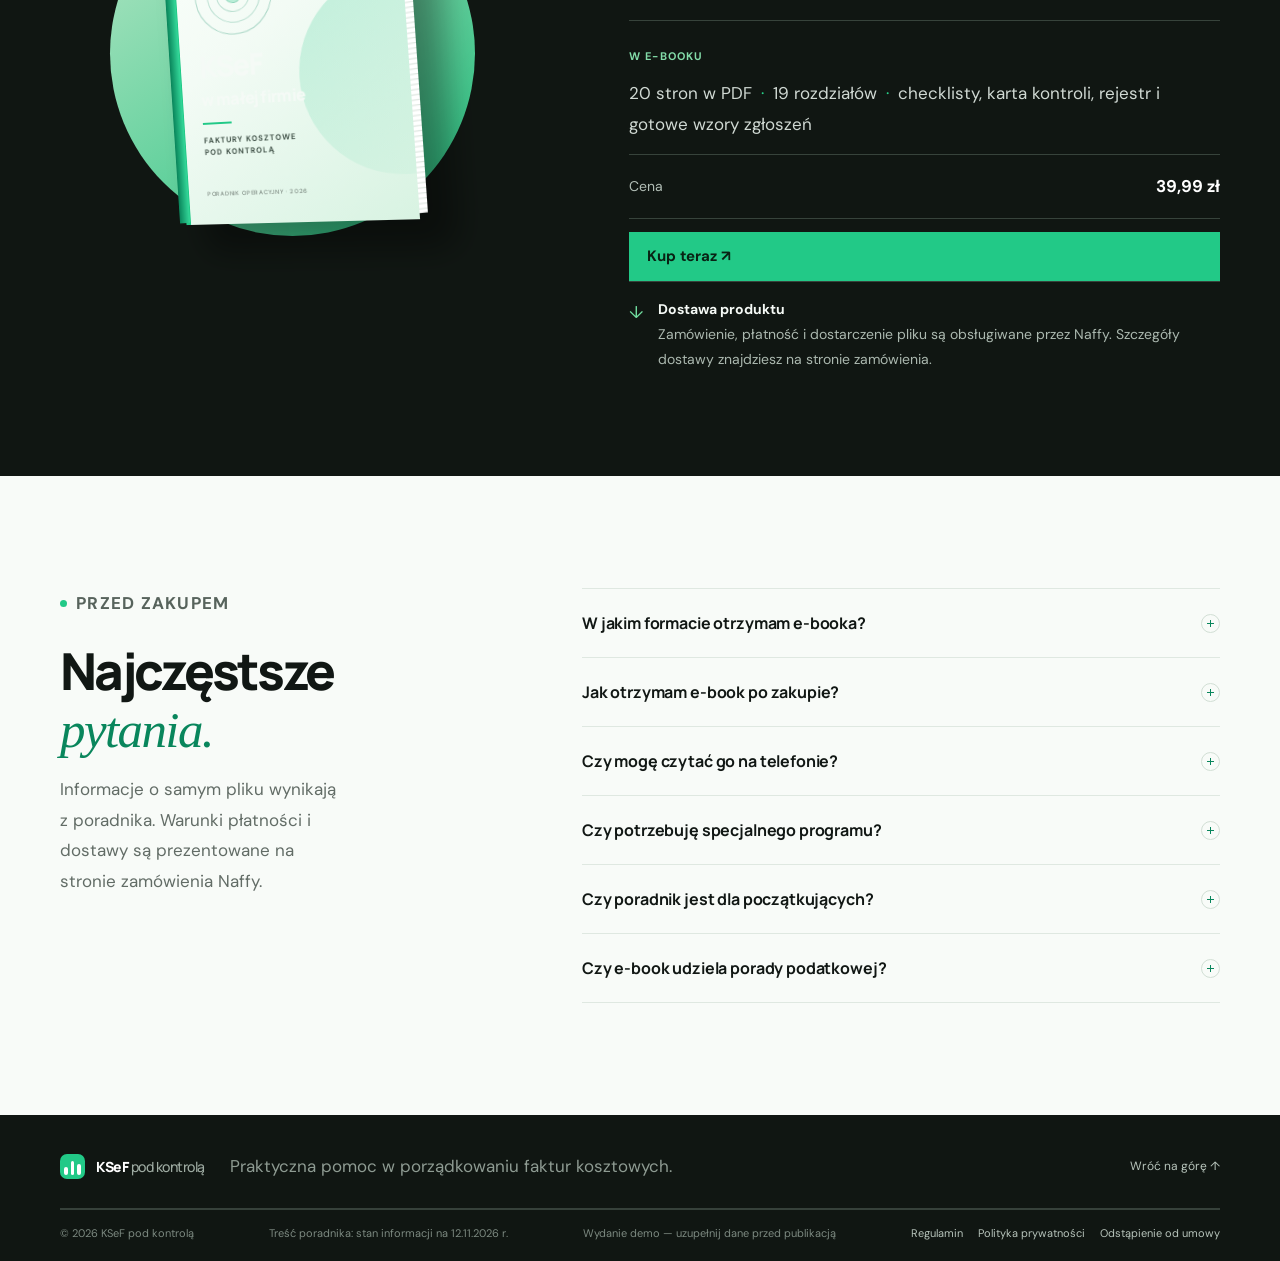
==== commit 44a55a55: "Set ebook price and connect Naffy checkout" ====
--- a/index.html
+++ b/index.html
@@ -25,7 +25,7 @@
           <a href="#w-srodku">Co znajdziesz</a>
           <a href="#dla-kogo">Dla kogo</a>
           <a href="#pytania">Pytania</a>
-          <a class="nav-cta" href="#zakup">Zobacz e-book <span aria-hidden="true">↗</span></a>
+          <a class="nav-cta" href="https://www.naffy.io/mateusz-kolodziejski-chfzi/ksef-w-malej-firmie-tc6">Zobacz e-book <span aria-hidden="true">↗</span></a>
         </nav>
       </div>
     </header>
@@ -37,7 +37,7 @@
           <h1>Faktury kosztowej nie ma w programie?<br /><em>Sprawdź, gdzie utknęła.</em></h1>
           <p class="hero-lede">Zamiast zgadywać, przejdź przez prostą kontrolę: od potwierdzenia faktury w KSeF, przez ustawienia programu, aż po bufor i księgowość.</p>
           <div class="hero-actions">
-            <a class="button button-primary" href="#zakup">Zobacz e-book <span aria-hidden="true">↗</span></a>
+            <a class="button button-primary" href="https://www.naffy.io/mateusz-kolodziejski-chfzi/ksef-w-malej-firmie-tc6">Zobacz e-book <span aria-hidden="true">↗</span></a>
             <a class="text-link" href="#w-srodku">Zajrzyj do środka <span aria-hidden="true">↓</span></a>
           </div>
           <div class="hero-facts" aria-label="Informacje o publikacji">
@@ -128,19 +128,19 @@
           <div class="purchase-art"><div class="large-book"><div class="book-spine"></div><div class="book-cover"><span class="cover-kicker">PRAKTYCZNY PRZEWODNIK</span><div class="cover-motif" aria-hidden="true"><span></span><span></span><span></span><i>✓</i></div><strong>KSeF<br /><small>w małej firmie</small></strong><span class="cover-rule"></span><span class="cover-subtitle">FAKTURY KOSZTOWE<br />POD KONTROLĄ</span><span class="cover-footer">PORADNIK OPERACYJNY · 2026</span></div><div class="book-pages"></div></div></div>
           <div class="purchase-copy"><p class="eyebrow"><span class="eyebrow-dot"></span> JEDEN PRAKTYCZNY PRZEWODNIK</p><h2>KSeF w małej firmie.<br /><em>Faktury kosztowe pod kontrolą</em></h2><p class="purchase-lede">Krótka, uporządkowana ścieżka szukania brakującej faktury — od KSeF, przez ustawienia programu, po bufor i przekazanie do księgowości.</p>
             <div class="purchase-includes"><span>W E-BOOKU</span><p>20 stron w PDF <i>·</i> 19 rozdziałów <i>·</i> checklisty, karta kontroli, rejestr i gotowe wzory zgłoszeń</p></div>
-            <div class="price-row"><span>Cena</span><strong>Cena do uzupełnienia</strong></div>
-            <a class="button button-dark checkout-button" href="#" aria-disabled="true" data-checkout>Uzupełnij link do koszyka <span aria-hidden="true">↗</span></a>
-            <p class="checkout-hint" data-checkout-hint>Demo strony: w <code>script.js</code> wklej adres płatności w <code>CHECKOUT_URL</code>. Przycisk nie uruchamia zakupu, dopóki link nie zostanie dodany.</p>
-            <div class="delivery-note"><span>↓</span><p><b>Dostawa produktu</b><br />Po podłączeniu Naffy, Easycart lub innego koszyka uzupełnij tu potwierdzony sposób i czas dostarczenia pliku. W tej wersji zakup nie jest aktywny.</p></div>
+            <div class="price-row"><span>Cena</span><strong>39,99 zł</strong></div>
+            <a class="button button-dark checkout-button" href="https://www.naffy.io/mateusz-kolodziejski-chfzi/ksef-w-malej-firmie-tc6" data-checkout>Kup teraz <span aria-hidden="true">↗</span></a>
+            <p class="checkout-hint" data-checkout-hint>Płatność i zamówienie są obsługiwane przez Naffy.</p>
+            <div class="delivery-note"><span>↓</span><p><b>Dostawa produktu</b><br />Zamówienie, płatność i dostarczenie pliku są obsługiwane przez Naffy. Szczegóły dostawy znajdziesz na stronie zamówienia.</p></div>
           </div>
         </div>
       </section>
 
       <section class="faq-section section-pad" id="pytania">
-        <div class="section-wrap faq-layout"><div class="faq-intro reveal"><p class="eyebrow"><span class="eyebrow-dot"></span> PRZED ZAKUPEM</p><h2>Najczęstsze<br /><em>pytania.</em></h2><p>Informacje o samym pliku wynikają z poradnika. Warunki płatności i dostawy trzeba uzupełnić po wyborze platformy.</p></div>
+        <div class="section-wrap faq-layout"><div class="faq-intro reveal"><p class="eyebrow"><span class="eyebrow-dot"></span> PRZED ZAKUPEM</p><h2>Najczęstsze<br /><em>pytania.</em></h2><p>Informacje o samym pliku wynikają z poradnika. Warunki płatności i dostawy są prezentowane na stronie zamówienia Naffy.</p></div>
           <div class="faq-list reveal">
             <details><summary>W jakim formacie otrzymam e-booka?<span></span></summary><p>Poradnik jest przygotowany jako plik PDF. Pełny plik nie jest udostępniony publicznie na tej stronie.</p></details>
-            <details><summary>Jak otrzymam e-book po zakupie?<span></span></summary><p>Sposób i czas dostarczenia zależą od wybranej platformy płatności. Uzupełnij tę informację po skonfigurowaniu Naffy, Easycart lub innego koszyka.</p></details>
+            <details><summary>Jak otrzymam e-book po zakupie?<span></span></summary><p>Sposób dostarczenia jest wskazany na stronie zamówienia Naffy.</p></details>
             <details><summary>Czy mogę czytać go na telefonie?<span></span></summary><p>Tak — PDF można otworzyć na telefonie, tablecie i komputerze w przeglądarce lub czytniku PDF.</p></details>
             <details><summary>Czy potrzebuję specjalnego programu?<span></span></summary><p>Nie. Wystarczy aplikacja lub przeglądarka obsługująca pliki PDF.</p></details>
             <details><summary>Czy poradnik jest dla początkujących?<span></span></summary><p>Tak. Został przygotowany dla właścicieli JDG i mikrofirm, a procedurę można wykonać bez wiedzy informatycznej.</p></details>
@@ -156,3 +156,4 @@
     </footer>
   </body>
 </html>
+
--- a/styles.css
+++ b/styles.css
@@ -2,4 +2,133 @@
 @media(max-width:680px){.steps-flow{grid-template-columns:1fr 1fr;gap:10px}.step-card:nth-of-type(5),.step-card:nth-of-type(7){grid-column:auto}.step-arrow{display:none}}
 .hero-art{overflow:hidden}
 
-.footer-doc-links{display:flex;gap:15px}.footer-doc-links a{color:#b7c4bb;text-decoration:none}.footer-doc-links a:hover{color:#80dba5}@media(max-width:680px){.footer-doc-links{grid-column:1/-1!important;flex-wrap:wrap}}+.footer-doc-links{display:flex;gap:15px}.footer-doc-links a{color:#b7c4bb;text-decoration:none}.footer-doc-links a:hover{color:#80dba5}@media(max-width:680px){.footer-doc-links{grid-column:1/-1!important;flex-wrap:wrap}}
+
+/* Readability pass: raise supporting copy and interface text while retaining the layout. */
+body{font-size:17px;line-height:1.75}
+.site-nav{font-size:14px}
+.eyebrow{font-size:10px;letter-spacing:1.25px}
+.hero-lede{font-size:16px;line-height:1.8}
+.button{font-size:14px}
+.text-link{font-size:14px}
+.hero-facts{font-size:12px}
+.hero-facts b{font-size:15px}
+.floating-note{font-size:11px}
+.hero-bottomline{font-size:9px}
+.section-heading>p:last-child,.center-heading>p:last-child,.content-intro>p:not(.eyebrow),.audience-copy>p:not(.eyebrow){font-size:15px}
+.friction-list h3{font-size:14px}
+.friction-list p{font-size:13px;line-height:1.7}
+.list-number{font-size:10px}
+.step-card>span{font-size:10px}
+.step-card p{font-size:12px;line-height:1.65}
+.flow-footnote{font-size:12px}
+.preview-top,.mini-label{font-size:10px}
+.preview-card>p{font-size:12px}
+.preview-caption{font-size:9px}
+.preview-checklist li{font-size:12px}
+.preview-stamp small{font-size:9px}
+.chapters-heading>p{font-size:14px}
+.chapter-tag{font-size:9px}
+.chapter-card p{font-size:13px}
+.chapter-meta{font-size:9px}
+.audience-points{font-size:13px}
+.audience-copy .not-advice{font-size:12px}
+.outcome-top{font-size:10px}
+.outcome-line{font-size:13px}
+.outcome-note{font-size:11px}
+.purchase-lede{font-size:15px}
+.purchase-includes>span{font-size:9px}
+.purchase-includes p{font-size:12px}
+.price-row{font-size:12px}
+.price-row strong{font-size:15px}
+.checkout-hint{font-size:12px}
+.checkout-hint code{font-size:11px}
+.delivery-note p{font-size:12px}
+.faq-intro>p:not(.eyebrow){font-size:14px}
+.faq-list summary{font-size:14px}
+.faq-list details p{font-size:13px}
+.footer-main>p,.footer-top{font-size:11px}
+.footer-bottom{font-size:10px}
+@media(max-width:680px){
+ body{font-size:16px}
+ .site-nav{font-size:14px}
+ .eyebrow{font-size:9px;letter-spacing:1px}
+ .hero-lede{font-size:15px}
+ .button{font-size:13px}
+ .text-link{font-size:13px}
+ .hero-facts{font-size:10.5px}
+ .hero-facts b{font-size:13px}
+ .floating-note{font-size:10px}
+ .hero-bottomline{font-size:8px}
+ .section-heading>p:last-child,.content-intro>p:not(.eyebrow),.audience-copy>p:not(.eyebrow){font-size:14px}
+ .friction-list h3{font-size:13px}
+ .friction-list p{font-size:12px}
+ .step-card>span{font-size:9px}
+ .step-card h3{font-size:12px}
+ .step-card p{font-size:11px}
+ .flow-footnote{font-size:11px}
+ .preview-top,.mini-label{font-size:9px}
+ .preview-card>p{font-size:11px}
+ .preview-caption{font-size:8px}
+ .preview-checklist li{font-size:11px}
+ .chapters-heading>p{font-size:13px}
+ .chapter-tag,.chapter-meta{font-size:8px}
+ .chapter-card h3{font-size:13px}
+ .chapter-card p{font-size:12px}
+ .audience-points{font-size:12px}
+ .audience-copy .not-advice{font-size:11px}
+ .outcome-top{font-size:9px}
+ .outcome-line{font-size:12px}
+ .outcome-note{font-size:10px}
+ .purchase-lede{font-size:14px}
+ .purchase-includes p{font-size:11px}
+ .price-row{font-size:11px}
+ .price-row strong{font-size:14px}
+ .checkout-hint{font-size:11px}
+ .delivery-note p{font-size:11px}
+ .faq-intro>p:not(.eyebrow){font-size:13px}
+ .faq-list summary{font-size:13px}
+ .faq-list details p{font-size:12px}
+ .footer-main>p,.footer-top{font-size:10px}
+ .footer-bottom{font-size:9px}
+}
+@media(max-width:370px){
+ .hero-lede{font-size:14px}
+ .hero-actions .text-link{font-size:12px}
+ .hero-facts{font-size:9.5px}
+ .friction-list p,.chapter-card p{font-size:11px}
+ .faq-list summary{font-size:12px}
+ .faq-list details p{font-size:11.5px}
+}
+
+
+/* Stronger readability pass across the landing page */
+body{font-size:18px;line-height:1.8}
+p{font-size:17px!important;line-height:1.8!important}
+li{font-size:16px!important;line-height:1.75!important}
+.site-nav{font-size:15px}
+.button,.text-link{font-size:15px}
+.friction-list h3,.step-card h3,.chapter-card h3,.faq-list summary{font-size:16px}
+.eyebrow,.hero-bottomline,.list-number,.step-card>span,.preview-top,.mini-label,.chapter-tag,.chapter-meta,.outcome-top,.outcome-line span,.purchase-includes>span,.footer-bottom{font-size:11px}
+.faq-list summary{min-height:68px}
+.faq-list details p{font-size:17px!important}
+.price-row{font-size:14px}
+.price-row strong{font-size:17px}
+.checkout-hint,.delivery-note p{font-size:14px!important}
+.footer-main>p,.footer-top{font-size:12px}
+@media(max-width:680px){
+ body{font-size:17px;line-height:1.8}
+ p{font-size:16px!important;line-height:1.8!important}
+ li{font-size:15px!important;line-height:1.7!important}
+ .site-nav{font-size:16px}
+ .button,.text-link{font-size:14px}
+ .friction-list h3,.step-card h3,.chapter-card h3,.faq-list summary{font-size:15px}
+ .eyebrow,.hero-bottomline,.list-number,.step-card>span,.preview-top,.mini-label,.chapter-tag,.chapter-meta,.outcome-top,.outcome-line span,.purchase-includes>span,.footer-bottom{font-size:10px}
+ .faq-list summary{min-height:64px}
+ .faq-list details p{font-size:16px!important}
+ .price-row{font-size:13px}
+ .price-row strong{font-size:16px}
+ .checkout-hint,.delivery-note p{font-size:13px!important}
+ .footer-main>p,.footer-top{font-size:11px}
+}
+@media(max-width:370px){p{font-size:15px!important}.faq-list details p{font-size:15px!important}}
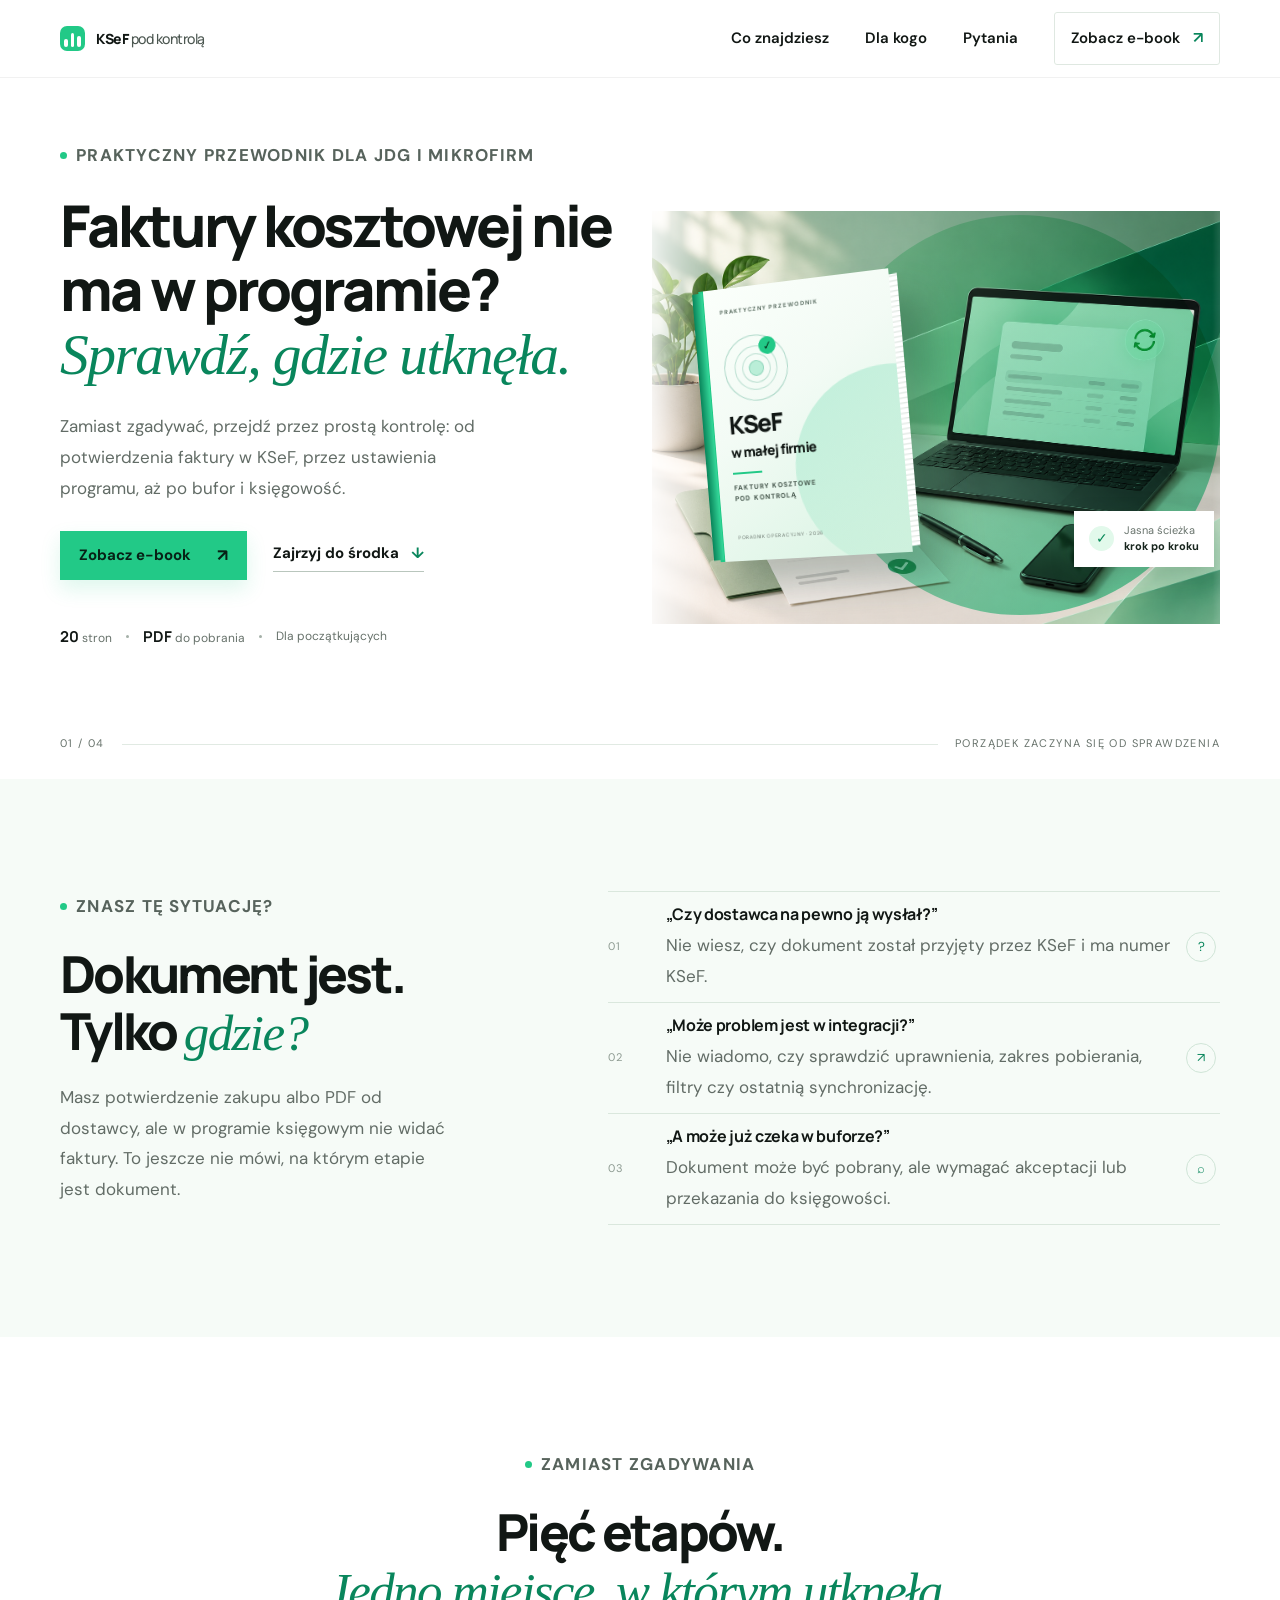
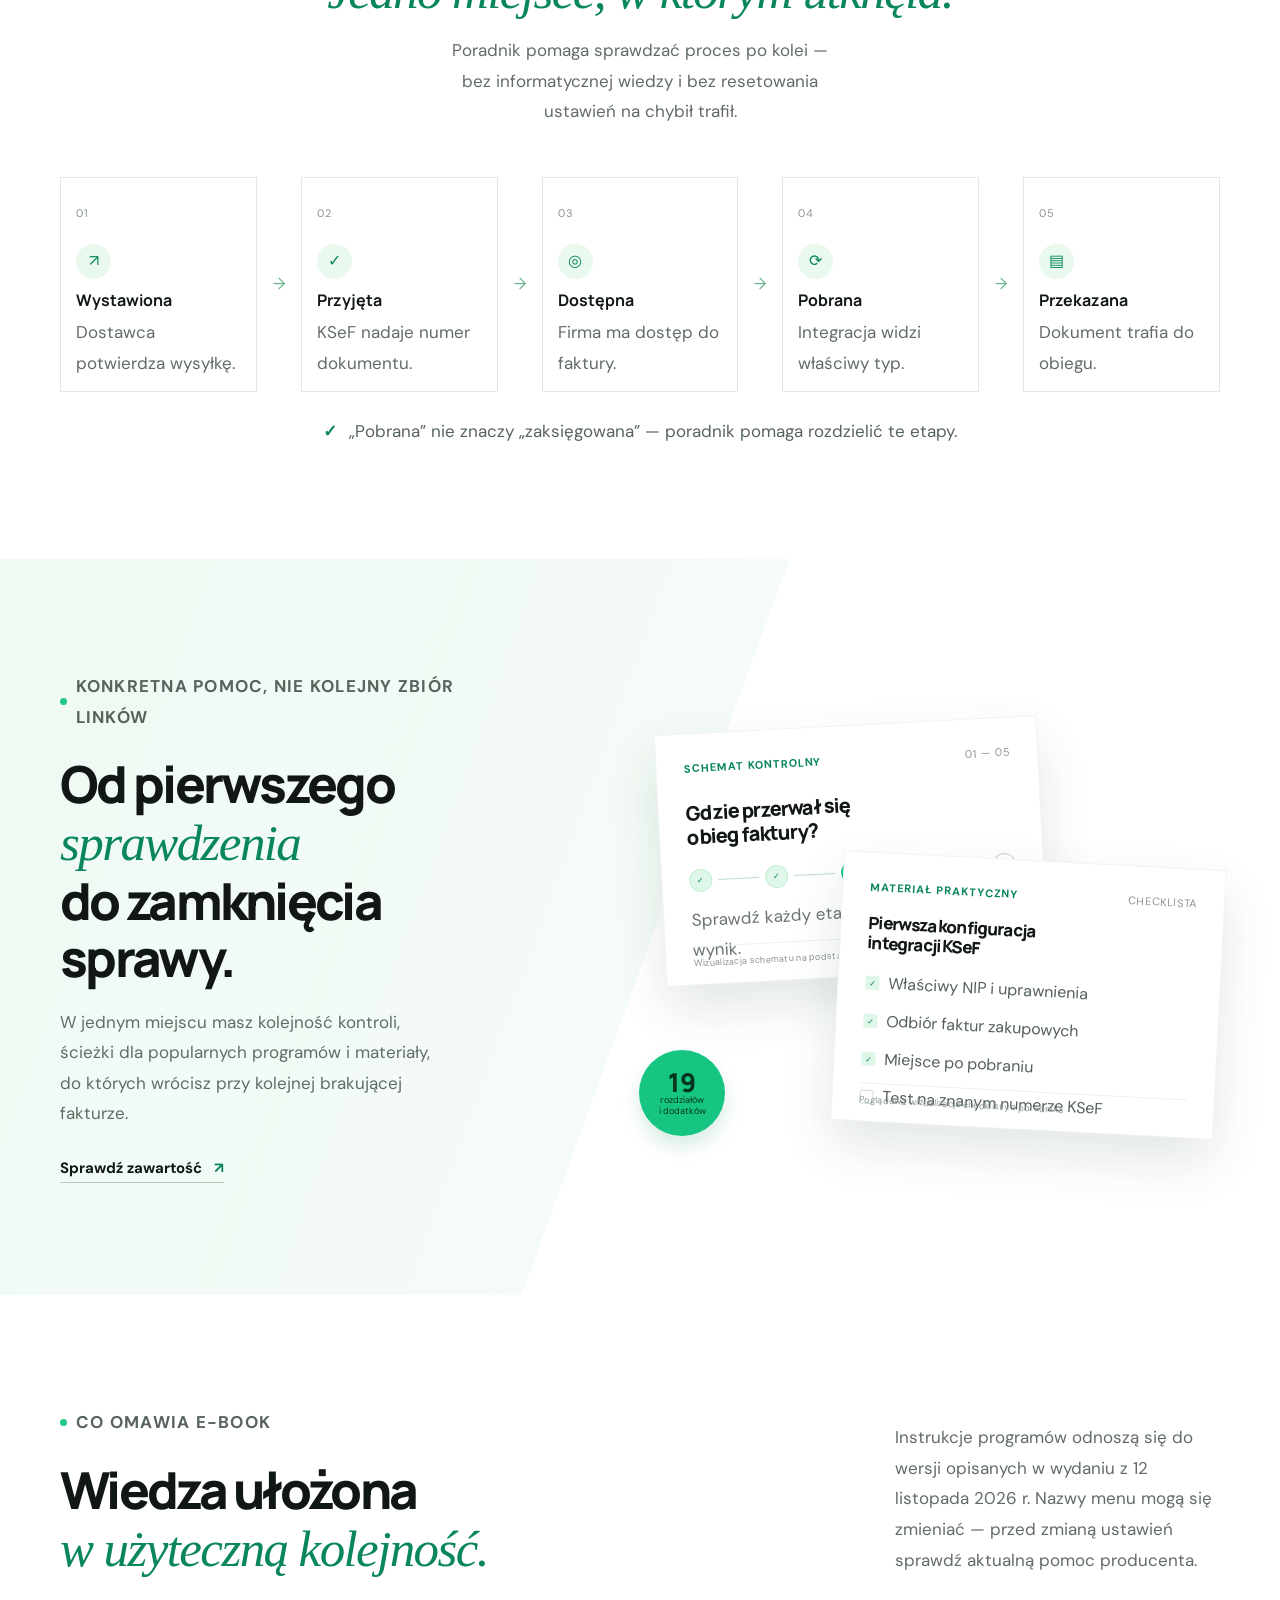
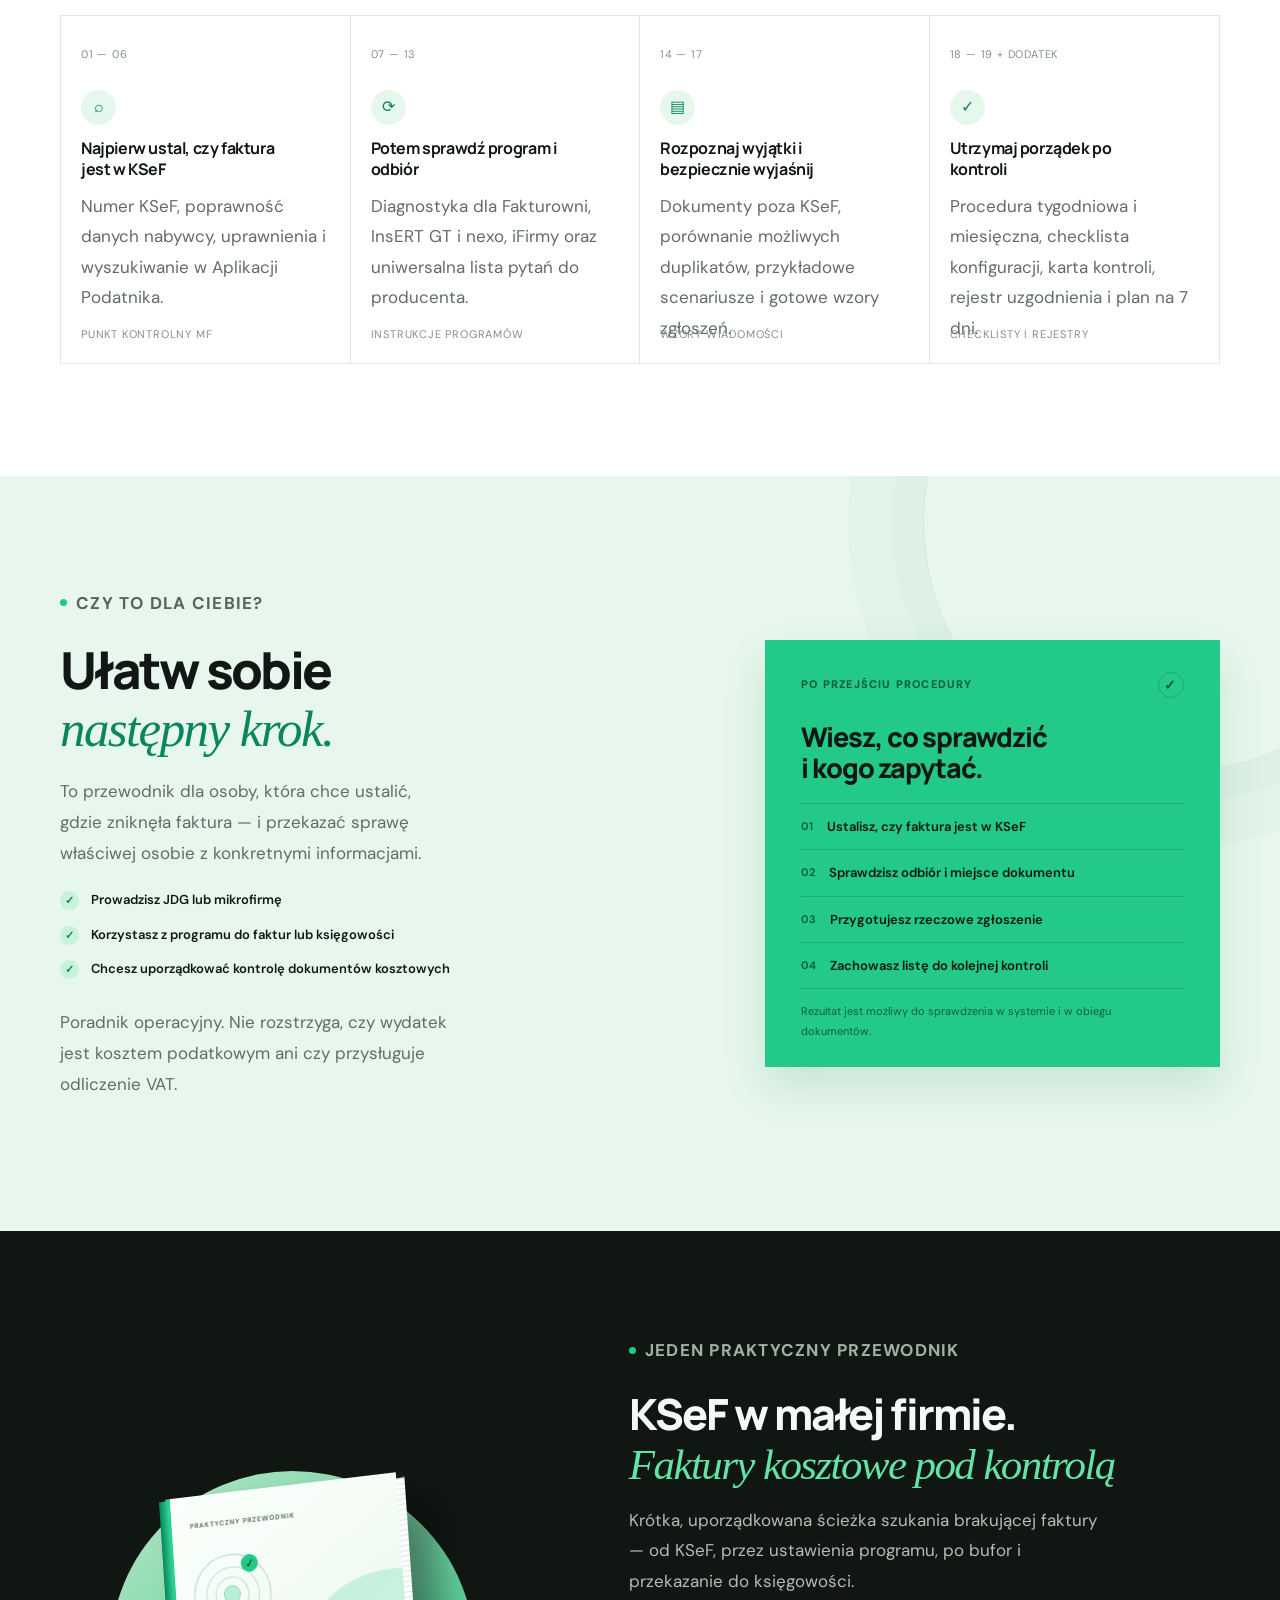
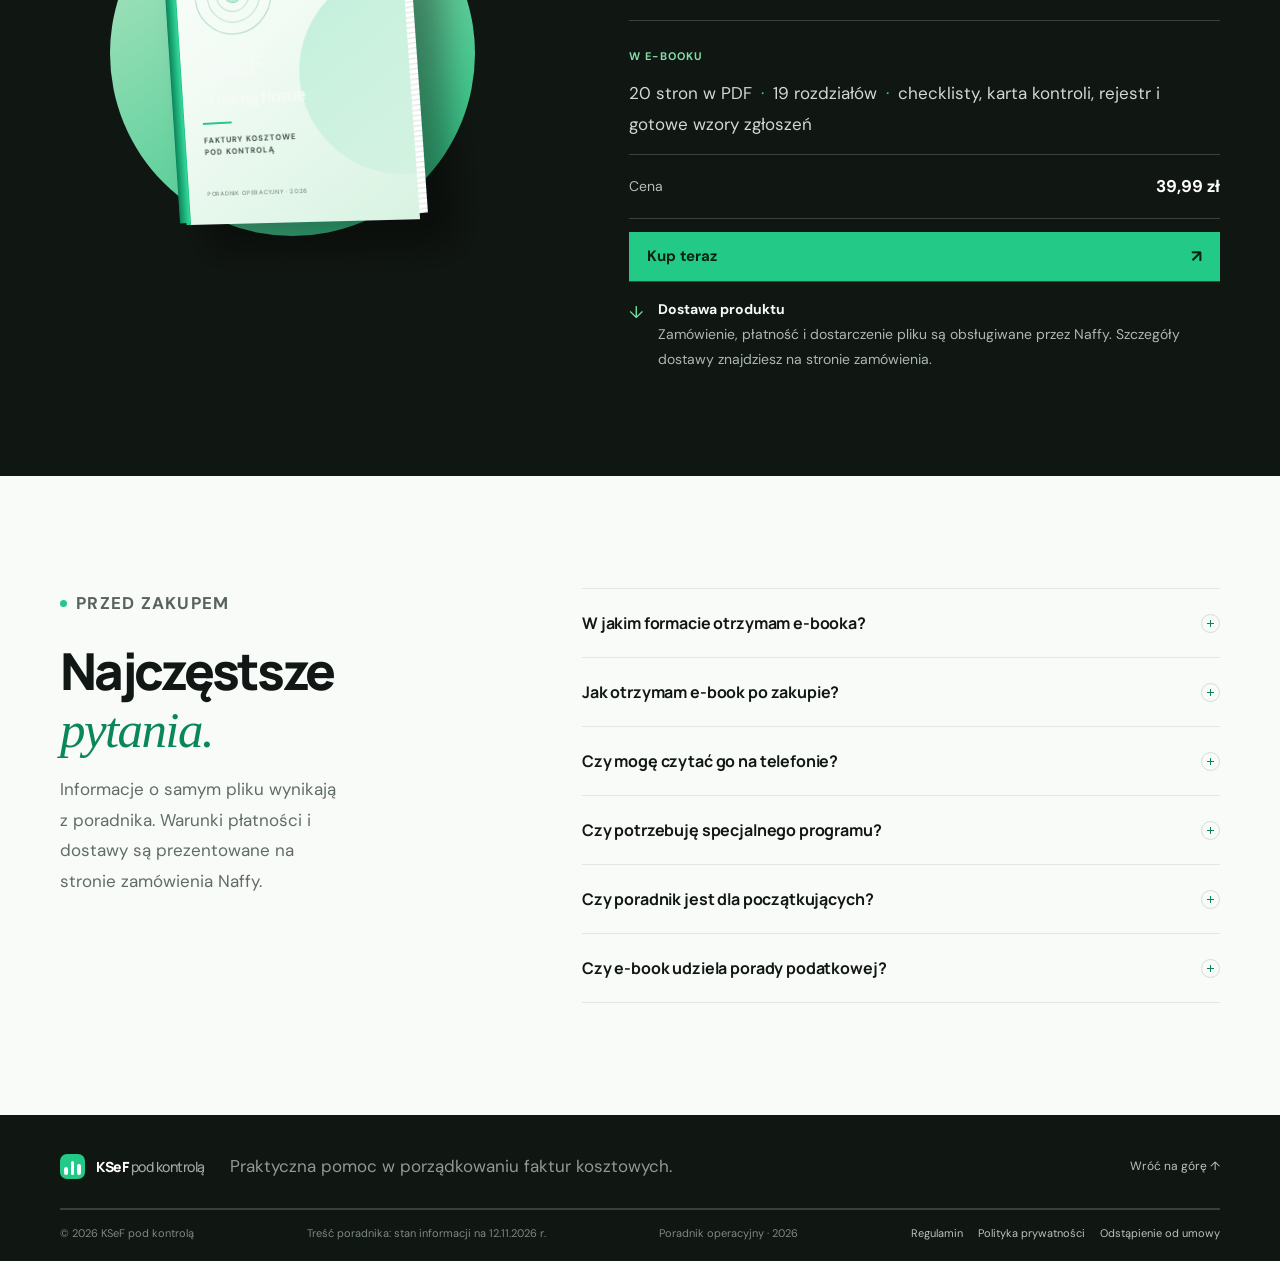
==== commit 309a8888: "Use Naffy for all purchases and remove demo messaging" ====
--- a/index.html
+++ b/index.html
@@ -25,7 +25,7 @@
           <a href="#w-srodku">Co znajdziesz</a>
           <a href="#dla-kogo">Dla kogo</a>
           <a href="#pytania">Pytania</a>
-          <a class="nav-cta" href="https://www.naffy.io/mateusz-kolodziejski-chfzi/ksef-w-malej-firmie-tc6">Zobacz e-book <span aria-hidden="true">↗</span></a>
+          <a class="nav-cta" href="#zakup" data-checkout>Zobacz e-book <span aria-hidden="true">↗</span></a>
         </nav>
       </div>
     </header>
@@ -37,7 +37,7 @@
           <h1>Faktury kosztowej nie ma w programie?<br /><em>Sprawdź, gdzie utknęła.</em></h1>
           <p class="hero-lede">Zamiast zgadywać, przejdź przez prostą kontrolę: od potwierdzenia faktury w KSeF, przez ustawienia programu, aż po bufor i księgowość.</p>
           <div class="hero-actions">
-            <a class="button button-primary" href="https://www.naffy.io/mateusz-kolodziejski-chfzi/ksef-w-malej-firmie-tc6">Zobacz e-book <span aria-hidden="true">↗</span></a>
+            <a class="button button-primary" href="#zakup" data-checkout>Zobacz e-book <span aria-hidden="true">↗</span></a>
             <a class="text-link" href="#w-srodku">Zajrzyj do środka <span aria-hidden="true">↓</span></a>
           </div>
           <div class="hero-facts" aria-label="Informacje o publikacji">
@@ -129,8 +129,8 @@
           <div class="purchase-copy"><p class="eyebrow"><span class="eyebrow-dot"></span> JEDEN PRAKTYCZNY PRZEWODNIK</p><h2>KSeF w małej firmie.<br /><em>Faktury kosztowe pod kontrolą</em></h2><p class="purchase-lede">Krótka, uporządkowana ścieżka szukania brakującej faktury — od KSeF, przez ustawienia programu, po bufor i przekazanie do księgowości.</p>
             <div class="purchase-includes"><span>W E-BOOKU</span><p>20 stron w PDF <i>·</i> 19 rozdziałów <i>·</i> checklisty, karta kontroli, rejestr i gotowe wzory zgłoszeń</p></div>
             <div class="price-row"><span>Cena</span><strong>39,99 zł</strong></div>
-            <a class="button button-dark checkout-button" href="https://www.naffy.io/mateusz-kolodziejski-chfzi/ksef-w-malej-firmie-tc6" data-checkout>Kup teraz <span aria-hidden="true">↗</span></a>
-            <p class="checkout-hint" data-checkout-hint>Płatność i zamówienie są obsługiwane przez Naffy.</p>
+            <a class="button button-dark checkout-button" href="#zakup" data-checkout>Kup teraz <span aria-hidden="true">↗</span></a>
+            
             <div class="delivery-note"><span>↓</span><p><b>Dostawa produktu</b><br />Zamówienie, płatność i dostarczenie pliku są obsługiwane przez Naffy. Szczegóły dostawy znajdziesz na stronie zamówienia.</p></div>
           </div>
         </div>
@@ -152,8 +152,9 @@
 
     <footer class="site-footer">
       <div class="section-wrap footer-main"><a class="brand footer-brand" href="#top"><span class="brand-mark" aria-hidden="true"><span></span><span></span><span></span></span><span>KSeF <i>pod kontrolą</i></span></a><p>Praktyczna pomoc w porządkowaniu faktur kosztowych.</p><a class="footer-top" href="#top">Wróć na górę ↑</a></div>
-      <div class="section-wrap footer-bottom"><span>© <span data-year>2026</span> KSeF pod kontrolą</span><span>Treść poradnika: stan informacji na 12.11.2026 r.</span><span>Wydanie demo — uzupełnij dane przed publikacją</span><span class="footer-doc-links"><a href="regulamin.html">Regulamin</a><a href="polityka-prywatnosci.html">Polityka prywatności</a><a href="odstapienie.html">Odstąpienie od umowy</a></span></div>
+      <div class="section-wrap footer-bottom"><span>© <span data-year>2026</span> KSeF pod kontrolą</span><span>Treść poradnika: stan informacji na 12.11.2026 r.</span><span>Poradnik operacyjny · 2026</span><span class="footer-doc-links"><a href="regulamin.html">Regulamin</a><a href="polityka-prywatnosci.html">Polityka prywatności</a><a href="odstapienie.html">Odstąpienie od umowy</a></span></div>
     </footer>
   </body>
 </html>
 
+
